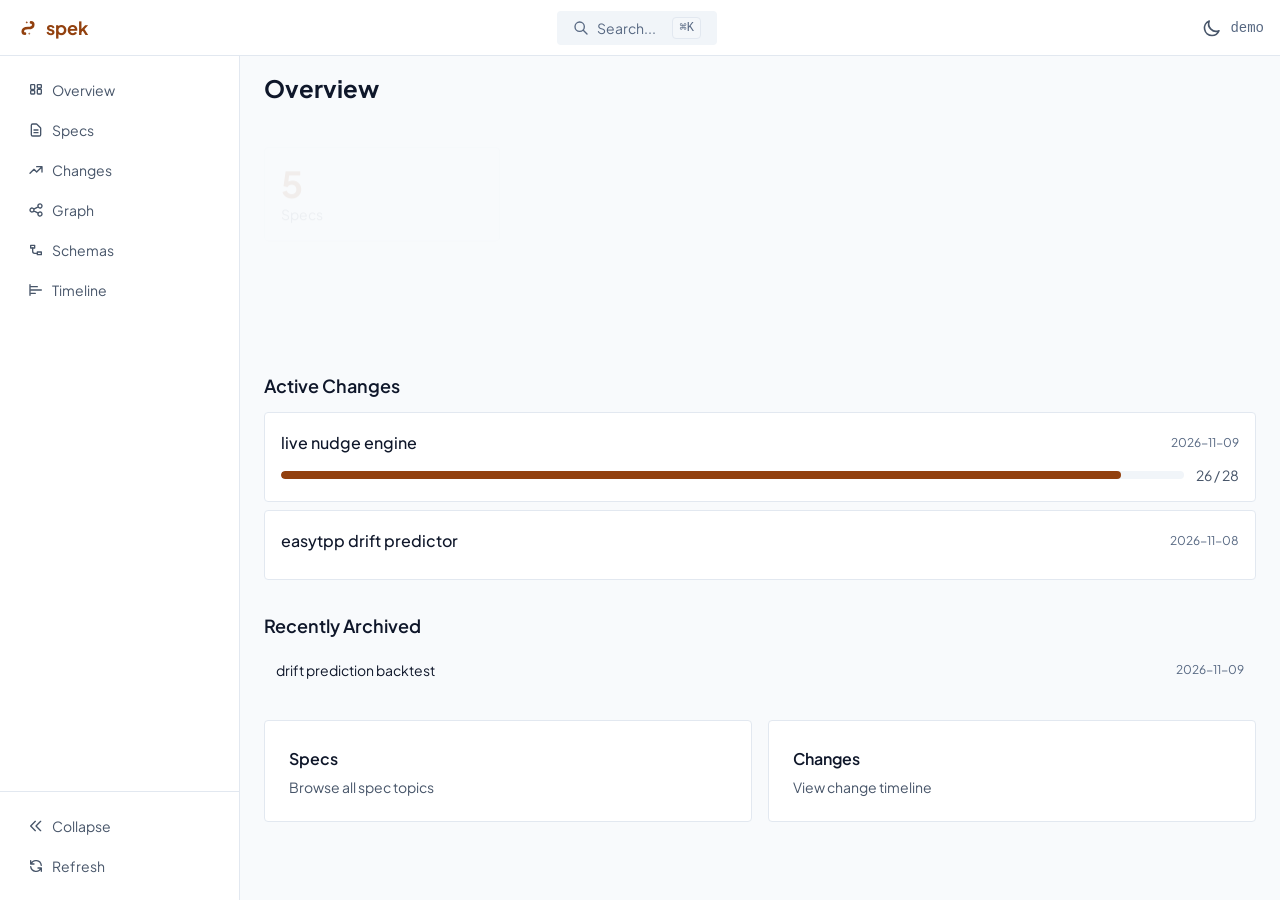
==== docs/index.html @ 38c6a7b4 "Publish OpenSpec viewer and architecture page on GitHub Pages - docs/ served by GitHub Pages: spek v" ====
<!doctype html>
<html lang="en">
<head>
<meta charset="utf-8">
<meta name="viewport" content="width=device-width, initial-scale=1">
<title>behaviornudge docs</title>
<meta http-equiv="refresh" content="0; url=specs/">
<style>
  :root { color-scheme: light dark; }
  body { font: 16px/1.5 -apple-system, BlinkMacSystemFont, "Segoe UI", system-ui, sans-serif; margin: 0; padding: 48px 16px; background: #F5F7F8; color: #18202B; }
  @media (prefers-color-scheme: dark) { body { background: #12171E; color: #E7ECF2; } a { color: #7FB0DD; } }
  main { max-width: 36rem; margin: 0 auto; }
  a { color: #2E5B86; }
</style>
</head>
<body>
<main>
  <h1>behaviornudge</h1>
  <p>Redirecting to the <a href="specs/">OpenSpec specs and changes</a>.</p>
  <p>Also: <a href="architecture.html">architecture</a> · <a href="https://github.com/natea/behaviornudge">source on GitHub</a></p>
</main>
</body>
</html>
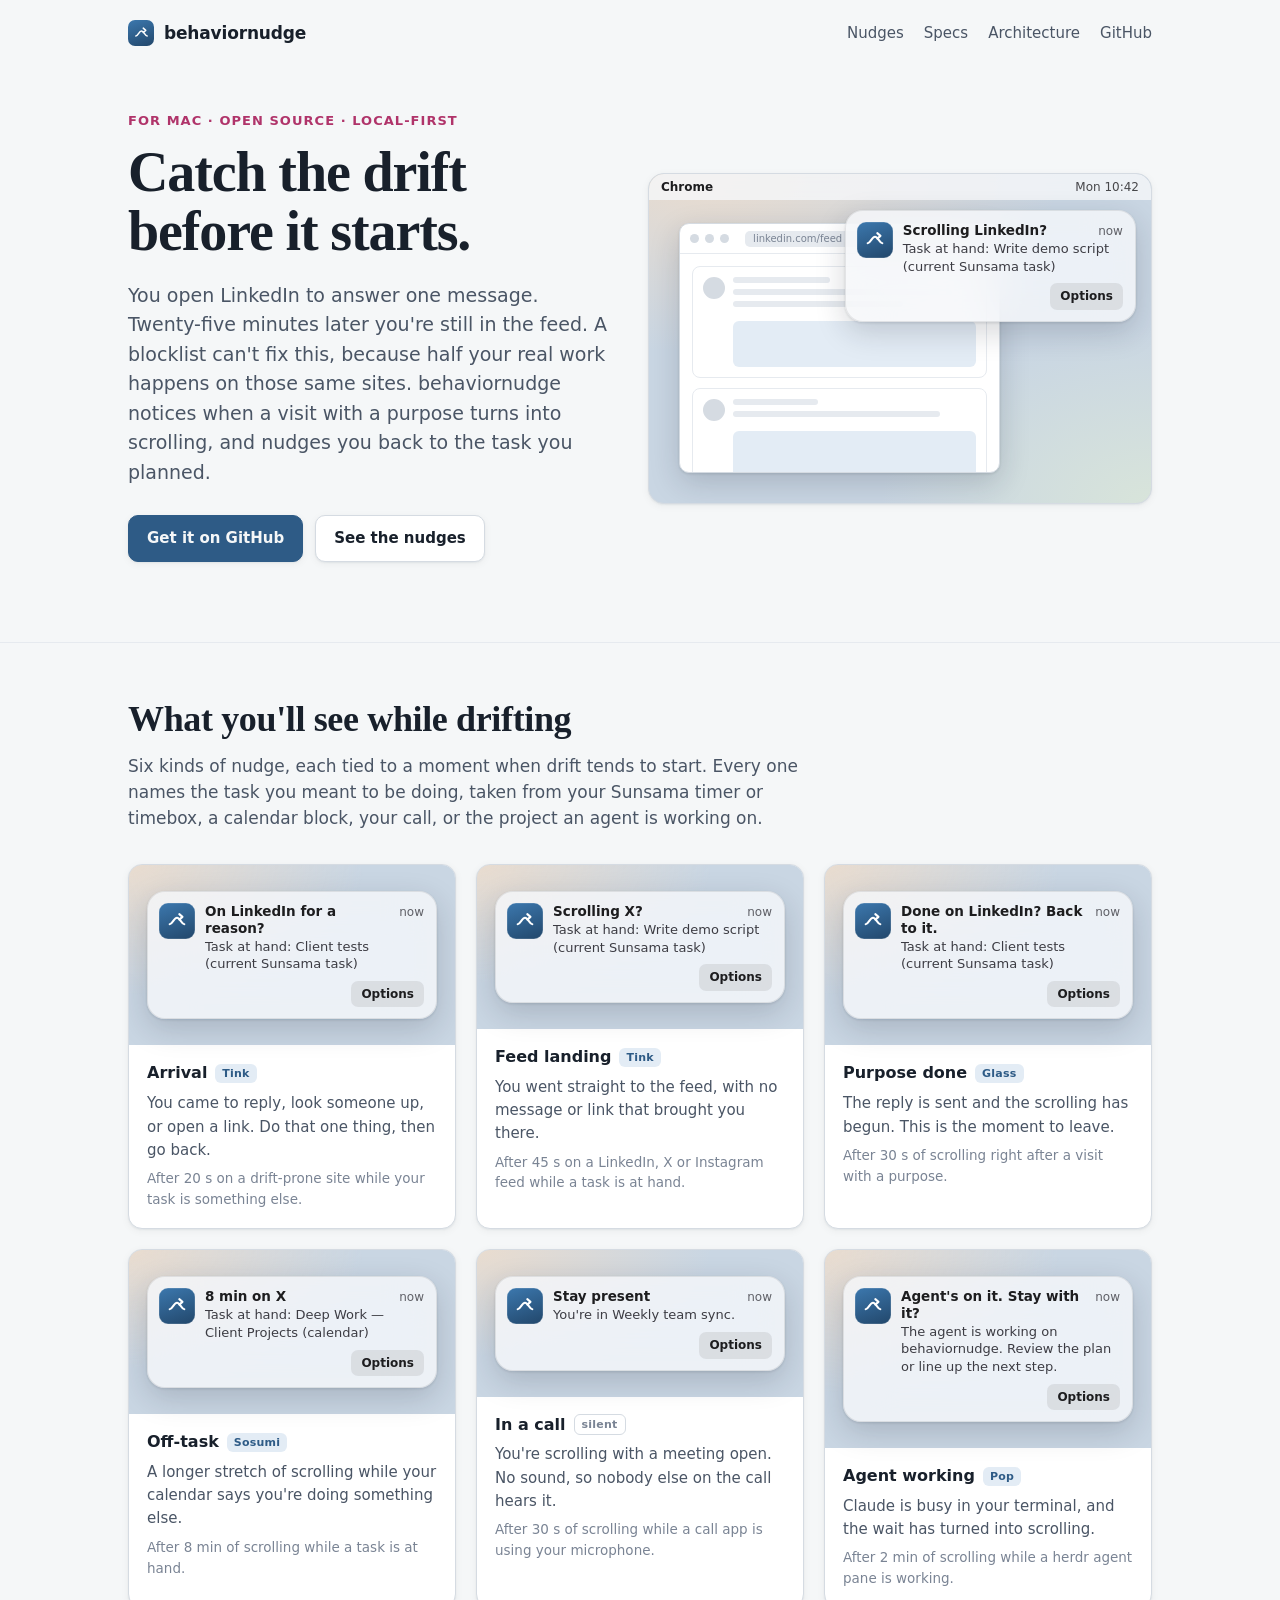
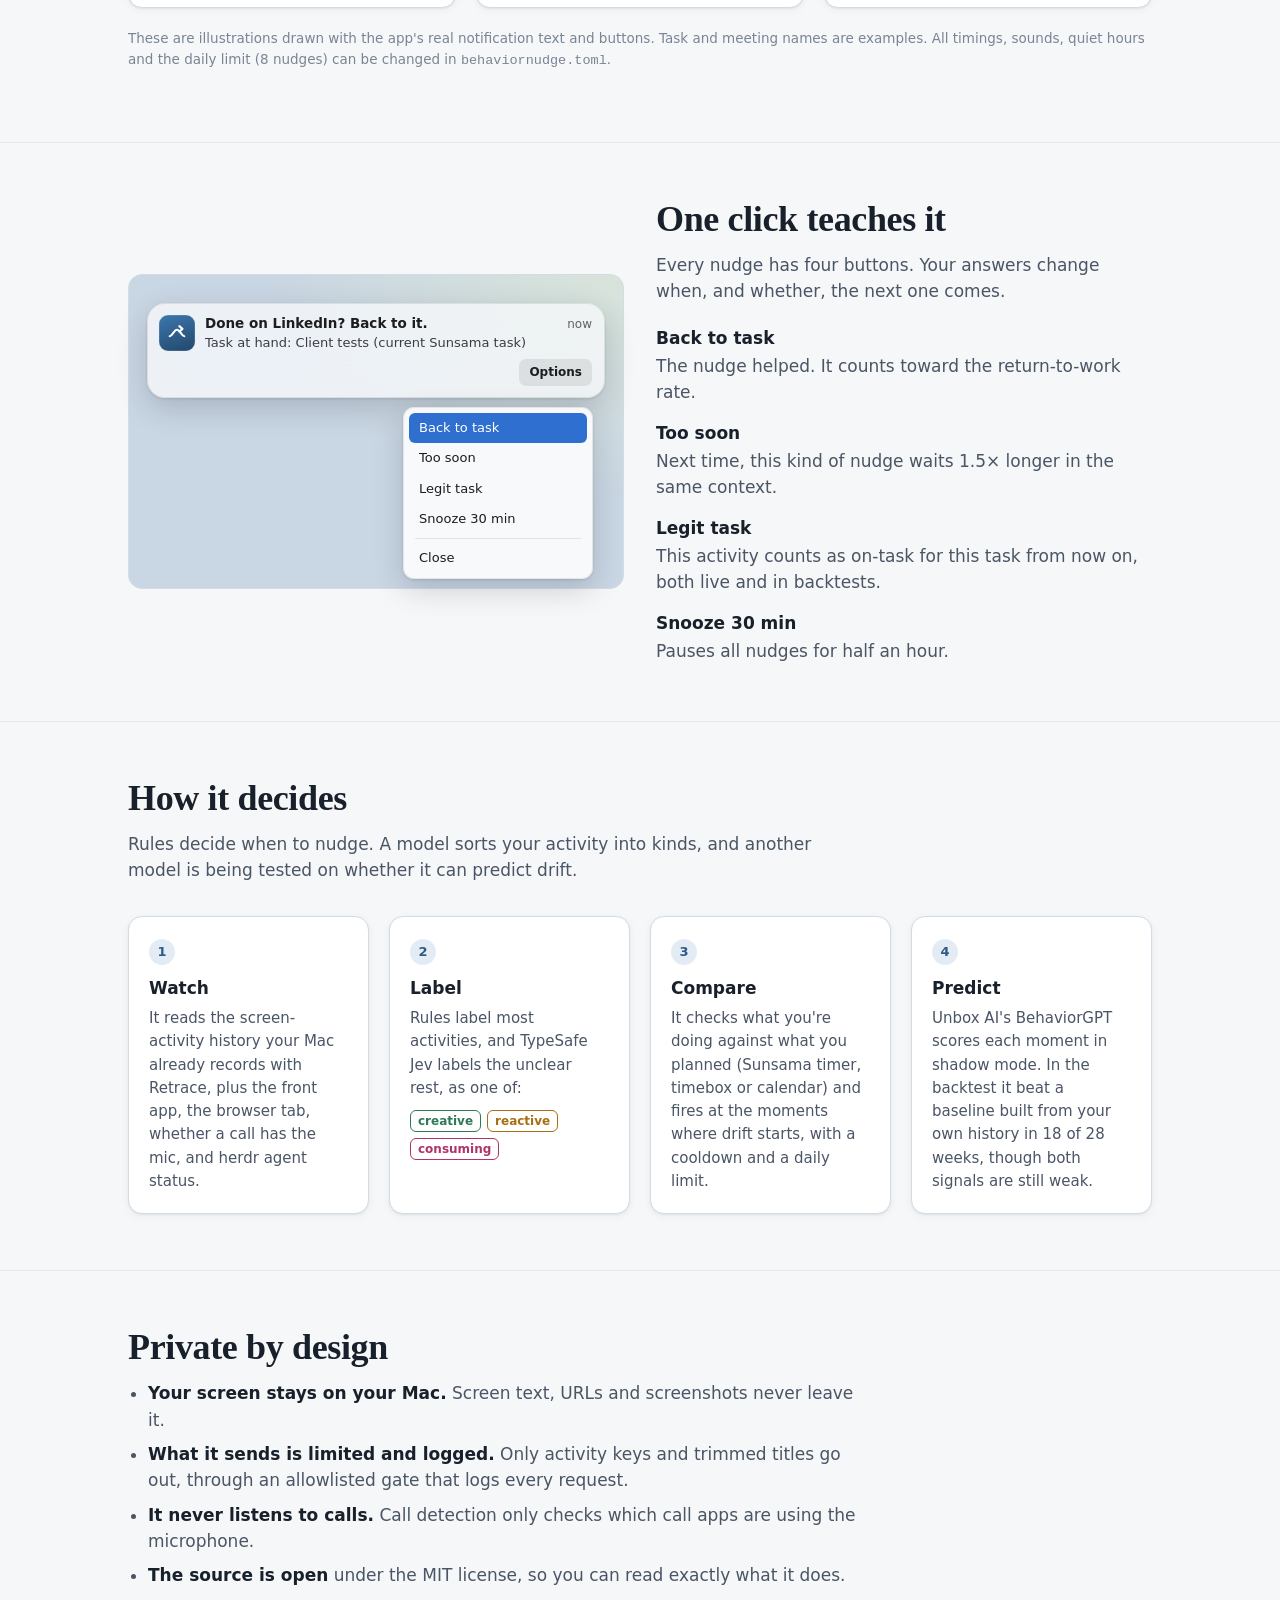
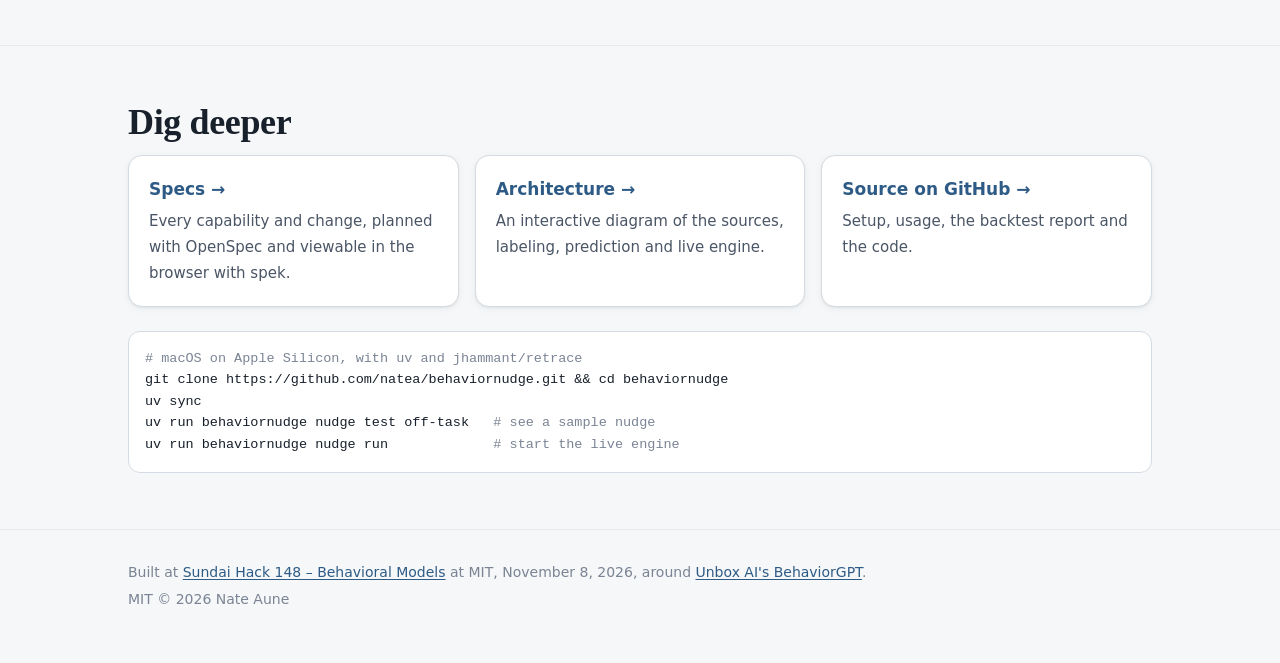
==== commit f37ae8e6: "Landing page at natea.github.io/behaviornudge Replaces the redirect in docs/index.html with a projec" ====
--- a/docs/index.html
+++ b/docs/index.html
@@ -3,21 +3,325 @@
 <head>
 <meta charset="utf-8">
 <meta name="viewport" content="width=device-width, initial-scale=1">
-<title>behaviornudge docs</title>
-<meta http-equiv="refresh" content="0; url=specs/">
+<title>behaviornudge: catch the drift before it starts</title>
+<link rel="icon" href="data:image/svg+xml,%3Csvg xmlns='http://www.w3.org/2000/svg' viewBox='0 0 24 24'%3E%3Crect width='24' height='24' rx='6' fill='%232E5B86'/%3E%3Cpath d='M4 15.5c3.2 0 4.4-7 8-7s4.8 7 8 7' fill='none' stroke='white' stroke-width='2.2' stroke-linecap='round'/%3E%3C/svg%3E">
+<meta name="description" content="A Mac tool that notices when a purposeful visit to LinkedIn, X or Instagram turns into feed-scrolling, and nudges you back to the task you planned.">
 <style>
-  :root { color-scheme: light dark; }
-  body { font: 16px/1.5 -apple-system, BlinkMacSystemFont, "Segoe UI", system-ui, sans-serif; margin: 0; padding: 48px 16px; background: #F5F7F8; color: #18202B; }
-  @media (prefers-color-scheme: dark) { body { background: #12171E; color: #E7ECF2; } a { color: #7FB0DD; } }
-  main { max-width: 36rem; margin: 0 auto; }
-  a { color: #2E5B86; }
+:root {
+  --ink: #18202B; --ink-2: #4A5565; --ink-3: #7A8494;
+  --paper: #F5F7F8; --card: #FFFFFF; --line: #D5DBE2; --line-2: #E6EAEF;
+  --flow: #2E5B86; --flow-soft: #E3ECF5;
+  --creative: #2F7A55; --reactive: #A66F12; --consuming: #B0346A;
+  --desk-a: #C9D6E3; --desk-b: #E9DCCF; --desk-c: #D8E4DA;
+  --glass: rgba(246, 247, 249, .82); --glass-line: rgba(0,0,0,.08); --glass-ink: #1D1D1F; --glass-ink-2: #3C3C43;
+  --menu: rgba(250, 250, 252, .96);
+  --shadow: 0 1px 2px rgba(24,32,43,.06), 0 2px 8px rgba(24,32,43,.05);
+  --note-shadow: 0 10px 30px rgba(20,30,45,.18), 0 1px 3px rgba(20,30,45,.12);
+  --serif: Charter, "Iowan Old Style", "Palatino Linotype", Georgia, serif;
+  --sans: -apple-system, BlinkMacSystemFont, "SF Pro Text", "Segoe UI", system-ui, sans-serif;
+  --mono: ui-monospace, "SF Mono", Menlo, Consolas, monospace;
+  color-scheme: light dark;
+}
+@media (prefers-color-scheme: dark) {
+  :root:not([data-theme="light"]) {
+    --ink: #E7ECF2; --ink-2: #B3BDCA; --ink-3: #8592A3;
+    --paper: #12171E; --card: #1A212B; --line: #2D3744; --line-2: #232C37;
+    --flow: #7FB0DD; --flow-soft: #1E2C3B;
+    --creative: #6CC497; --reactive: #E0AE52; --consuming: #E77AA8;
+    --desk-a: #1F2B3A; --desk-b: #2E2530; --desk-c: #1D2C27;
+    --glass: rgba(44, 46, 52, .82); --glass-line: rgba(255,255,255,.1); --glass-ink: #F5F5F7; --glass-ink-2: #C7C7CC;
+    --menu: rgba(52, 54, 60, .97);
+    --shadow: 0 1px 2px rgba(0,0,0,.4);
+    --note-shadow: 0 10px 30px rgba(0,0,0,.45), 0 1px 3px rgba(0,0,0,.3);
+  }
+}
+:root[data-theme="dark"] {
+  --ink: #E7ECF2; --ink-2: #B3BDCA; --ink-3: #8592A3;
+  --paper: #12171E; --card: #1A212B; --line: #2D3744; --line-2: #232C37;
+  --flow: #7FB0DD; --flow-soft: #1E2C3B;
+  --creative: #6CC497; --reactive: #E0AE52; --consuming: #E77AA8;
+  --desk-a: #1F2B3A; --desk-b: #2E2530; --desk-c: #1D2C27;
+  --glass: rgba(44, 46, 52, .82); --glass-line: rgba(255,255,255,.1); --glass-ink: #F5F5F7; --glass-ink-2: #C7C7CC;
+  --menu: rgba(52, 54, 60, .97);
+  --shadow: 0 1px 2px rgba(0,0,0,.4);
+  --note-shadow: 0 10px 30px rgba(0,0,0,.45), 0 1px 3px rgba(0,0,0,.3);
+}
+
+* { box-sizing: border-box; }
+html { -webkit-text-size-adjust: 100%; }
+body { margin: 0; background: var(--paper); color: var(--ink); font: 17px/1.55 var(--sans); }
+a { color: var(--flow); text-underline-offset: 2px; }
+.wrap { max-width: 68rem; margin: 0 auto; padding: 0 16px; }
+@media (min-width: 720px) { .wrap { padding: 0 32px; } }
+
+/* nav */
+nav.top { display: flex; align-items: center; justify-content: space-between; gap: 16px; padding: 20px 0; }
+.brand { display: flex; align-items: center; gap: 10px; font-weight: 650; letter-spacing: -.01em; color: var(--ink); text-decoration: none; }
+.logo { width: 26px; height: 26px; border-radius: 7px; background: linear-gradient(160deg, #3C78AE, #22476B); display: grid; place-items: center; }
+nav.top ul { display: flex; gap: 20px; list-style: none; margin: 0; padding: 0; font-size: 15px; }
+nav.top ul a { color: var(--ink-2); text-decoration: none; }
+nav.top ul a:hover { color: var(--flow); }
+@media (max-width: 560px) { nav.top ul li.opt { display: none; } nav.top ul { gap: 14px; font-size: 14px; } }
+.hero > * { min-width: 0; }
+
+/* hero */
+.hero { display: grid; gap: 40px; padding: 32px 0 56px; align-items: center; }
+@media (min-width: 900px) { .hero { grid-template-columns: 1fr 1.05fr; padding: 48px 0 80px; } }
+.eyebrow { font: 600 13px/1 var(--sans); letter-spacing: .08em; text-transform: uppercase; color: var(--consuming); margin: 0 0 16px; }
+h1 { font: 600 clamp(36px, 6vw, 56px)/1.05 var(--serif); letter-spacing: -.02em; margin: 0 0 20px; text-wrap: balance; }
+.lede { font-size: 19px; color: var(--ink-2); margin: 0 0 28px; max-width: 34rem; }
+.cta { display: flex; flex-wrap: wrap; gap: 12px; }
+.btn { display: inline-flex; align-items: center; gap: 8px; padding: 11px 18px; border-radius: 10px; font-weight: 600; font-size: 15px; text-decoration: none; border: 1px solid var(--line); color: var(--ink); background: var(--card); box-shadow: var(--shadow); }
+.btn.primary { background: var(--flow); border-color: var(--flow); color: var(--paper); }
+.btn:hover { border-color: var(--flow); }
+
+/* desktop scene */
+.desk { position: relative; border-radius: 16px; overflow: hidden; aspect-ratio: 16 / 10.5; width: 100%;
+  background: radial-gradient(120% 90% at 10% 0%, var(--desk-b), transparent 60%), radial-gradient(90% 90% at 100% 100%, var(--desk-c), transparent 60%), var(--desk-a);
+  border: 1px solid var(--line); box-shadow: var(--shadow); }
+.menubar { height: 26px; display: flex; align-items: center; justify-content: space-between; padding: 0 12px; font: 600 12px/1 var(--sans); color: var(--glass-ink); background: var(--glass); backdrop-filter: blur(20px); -webkit-backdrop-filter: blur(20px); }
+.menubar span { opacity: .8; font-weight: 500; }
+.browser { position: absolute; left: 6%; top: 15%; width: 64%; bottom: 9%; border-radius: 10px; background: var(--card); border: 1px solid var(--line); box-shadow: var(--note-shadow); overflow: hidden; }
+.chrome { height: 30px; display: flex; align-items: center; gap: 6px; padding: 0 10px; border-bottom: 1px solid var(--line-2); }
+.chrome i { width: 9px; height: 9px; border-radius: 50%; background: var(--line); display: block; }
+.chrome .url { margin-left: 10px; flex: 1; height: 16px; border-radius: 5px; background: var(--line-2); font: 10px/16px var(--sans); color: var(--ink-3); padding-left: 8px; overflow: hidden; white-space: nowrap; }
+.feed { padding: 12px; display: grid; gap: 10px; }
+.post { border: 1px solid var(--line-2); border-radius: 8px; padding: 10px; display: grid; grid-template-columns: 22px 1fr; gap: 8px; }
+.post .av { width: 22px; height: 22px; border-radius: 50%; background: var(--line); }
+.post .ln { height: 6px; border-radius: 3px; background: var(--line-2); margin-bottom: 6px; }
+.post .img { height: 46px; border-radius: 6px; background: var(--flow-soft); grid-column: 2; }
+.desk .note { position: absolute; right: 3%; top: calc(26px + 3%); width: min(355px, 58%); animation: slide 7s ease-in-out infinite; }
+@keyframes slide { 0%, 6% { transform: translateX(115%); opacity: 0; } 14%, 86% { transform: none; opacity: 1; } 94%, 100% { transform: translateX(115%); opacity: 0; } }
+@media (prefers-reduced-motion: reduce) { .desk .note { animation: none; } }
+@media (max-width: 560px) { .desk { aspect-ratio: auto; height: 300px; } .desk .note { width: 86%; } .browser { width: 80%; } }
+
+/* notification */
+.note { font-family: var(--sans); color: var(--glass-ink); background: var(--glass); backdrop-filter: blur(24px) saturate(1.6); -webkit-backdrop-filter: blur(24px) saturate(1.6);
+  border: 1px solid var(--glass-line); border-radius: 18px; box-shadow: var(--note-shadow); padding: 11px 12px 11px 11px; display: grid; grid-template-columns: 36px 1fr auto; gap: 0 10px; align-items: start; text-align: left; }
+.note .ico { width: 36px; height: 36px; border-radius: 9px; grid-row: span 2; background: linear-gradient(160deg, #3C78AE, #22476B); display: grid; place-items: center; box-shadow: inset 0 0 0 .5px rgba(255,255,255,.25); }
+.note .ico svg { width: 22px; height: 22px; }
+.note .t { font-weight: 650; font-size: 13.5px; line-height: 1.3; }
+.note .when { font-size: 12px; color: var(--glass-ink-2); opacity: .8; }
+.note .b { grid-column: 2 / 4; font-size: 13px; line-height: 1.35; color: var(--glass-ink-2); }
+.note .opts { grid-column: 2 / 4; margin-top: 8px; display: flex; justify-content: flex-end; }
+.note .opts span { font-size: 12px; font-weight: 550; padding: 4px 10px; border-radius: 7px; background: rgba(127,127,127,.16); }
+
+/* gallery */
+section { padding: 56px 0; border-top: 1px solid var(--line-2); }
+h2 { font: 600 clamp(26px, 3.6vw, 36px)/1.15 var(--serif); letter-spacing: -.01em; margin: 0 0 12px; text-wrap: balance; }
+.sub { color: var(--ink-2); max-width: 44rem; margin: 0 0 32px; }
+.grid { display: grid; gap: 20px; grid-template-columns: repeat(auto-fill, minmax(min(100%, 300px), 1fr)); }
+.scene { background: var(--card); border: 1px solid var(--line); border-radius: 14px; box-shadow: var(--shadow); overflow: hidden; display: flex; flex-direction: column; }
+.stage { padding: 26px 18px; background: radial-gradient(120% 120% at 0% 0%, var(--desk-b), transparent 60%), var(--desk-a); }
+.scene .cap { padding: 16px 18px 18px; display: grid; gap: 6px; }
+.scene h3 { margin: 0; font-size: 16px; font-weight: 650; display: flex; align-items: center; gap: 8px; flex-wrap: wrap; }
+.chip { font: 600 11px/1 var(--sans); letter-spacing: .02em; padding: 4px 7px; border-radius: 6px; background: var(--flow-soft); color: var(--flow); }
+.chip.silent { background: transparent; border: 1px solid var(--line); color: var(--ink-3); }
+.scene p { margin: 0; font-size: 15px; color: var(--ink-2); }
+.scene .trig { font-size: 13.5px; color: var(--ink-3); }
+.note-caption { font-size: 13.5px; color: var(--ink-3); margin-top: 20px; }
+
+/* actions menu */
+.feedback { display: grid; gap: 32px; align-items: center; }
+@media (min-width: 860px) { .feedback { grid-template-columns: 1fr 1fr; } }
+.menu-stage { position: relative; padding: 28px 18px 190px; border-radius: 14px; border: 1px solid var(--line); background: radial-gradient(120% 120% at 100% 0%, var(--desk-c), transparent 60%), var(--desk-a); }
+.menu { position: absolute; right: 30px; top: 132px; width: 190px; padding: 5px; border-radius: 11px; background: var(--menu); border: 1px solid var(--glass-line); box-shadow: var(--note-shadow); font-size: 13px; color: var(--glass-ink); }
+.menu div { padding: 5px 10px; border-radius: 6px; }
+.menu div.on { background: #2F6FD0; color: #fff; }
+.menu hr { border: 0; border-top: 1px solid var(--glass-line); margin: 4px 6px; }
+dl.acts { margin: 0; display: grid; gap: 14px; }
+dl.acts dt { font-weight: 650; }
+dl.acts dd { margin: 2px 0 0; color: var(--ink-2); }
+
+/* how */
+.steps { list-style: none; margin: 0; padding: 0; display: grid; gap: 20px; grid-template-columns: repeat(auto-fit, minmax(min(100%, 240px), 1fr)); counter-reset: s; }
+.steps li { background: var(--card); border: 1px solid var(--line); border-radius: 14px; padding: 20px; box-shadow: var(--shadow); counter-increment: s; }
+.steps li::before { content: counter(s); display: inline-grid; place-items: center; width: 26px; height: 26px; border-radius: 50%; background: var(--flow-soft); color: var(--flow); font-weight: 700; font-size: 13px; margin-bottom: 10px; }
+.steps h3 { margin: 0 0 6px; font-size: 17px; }
+.steps p { margin: 0; color: var(--ink-2); font-size: 15px; }
+.modes { display: inline-flex; gap: 6px; flex-wrap: wrap; }
+.m { font: 600 12px/1 var(--sans); padding: 4px 7px; border-radius: 6px; border: 1px solid currentColor; }
+.m.c { color: var(--creative); } .m.r { color: var(--reactive); } .m.x { color: var(--consuming); }
+
+.privacy ul { margin: 0; padding-left: 20px; color: var(--ink-2); display: grid; gap: 8px; max-width: 46rem; }
+.privacy li strong { color: var(--ink); }
+
+/* links */
+.links { display: grid; gap: 16px; grid-template-columns: repeat(auto-fit, minmax(min(100%, 260px), 1fr)); }
+.link { display: block; padding: 20px; border-radius: 14px; background: var(--card); border: 1px solid var(--line); box-shadow: var(--shadow); text-decoration: none; color: var(--ink); }
+.link:hover { border-color: var(--flow); }
+.link strong { display: block; font-size: 17px; margin-bottom: 4px; color: var(--flow); }
+.link span { color: var(--ink-2); font-size: 15px; }
+pre { margin: 24px 0 0; background: var(--card); border: 1px solid var(--line); border-radius: 12px; padding: 16px; overflow-x: auto; font: 13.5px/1.6 var(--mono); color: var(--ink); }
+pre .c { color: var(--ink-3); }
+
+footer { padding: 32px 0 48px; border-top: 1px solid var(--line-2); color: var(--ink-3); font-size: 14px; }
+footer p { margin: 0 0 6px; }
 </style>
 </head>
 <body>
-<main>
-  <h1>behaviornudge</h1>
-  <p>Redirecting to the <a href="specs/">OpenSpec specs and changes</a>.</p>
-  <p>Also: <a href="architecture.html">architecture</a> · <a href="https://github.com/natea/behaviornudge">source on GitHub</a></p>
-</main>
+<svg width="0" height="0" style="position:absolute" aria-hidden="true">
+  <symbol id="mark" viewBox="0 0 24 24"><path d="M4 15.5c3.2 0 4.4-7 8-7s4.8 7 8 7" fill="none" stroke="#fff" stroke-width="2.2" stroke-linecap="round"/><path d="M15.5 5.5 19 8.5l-3.5 3" fill="none" stroke="#fff" stroke-width="2.2" stroke-linecap="round" stroke-linejoin="round" transform="translate(-1 -1)"/></symbol>
+</svg>
+
+<div class="wrap">
+  <nav class="top" aria-label="Main">
+    <a class="brand" href="./"><span class="logo"><svg width="17" height="17" aria-hidden="true"><use href="#mark"/></svg></span>behaviornudge</a>
+    <ul>
+      <li class="opt"><a href="#nudges">Nudges</a></li>
+      <li><a href="specs/#/specs">Specs</a></li>
+      <li><a href="architecture.html">Architecture</a></li>
+      <li><a href="https://github.com/natea/behaviornudge">GitHub</a></li>
+    </ul>
+  </nav>
+
+  <header class="hero">
+    <div>
+      <p class="eyebrow">For Mac · open source · local-first</p>
+      <h1>Catch the drift before it starts.</h1>
+      <p class="lede">You open LinkedIn to answer one message. Twenty-five minutes later you're still in the feed. A blocklist can't fix this, because half your real work happens on those same sites. behaviornudge notices when a visit with a purpose turns into scrolling, and nudges you back to the task you planned.</p>
+      <div class="cta">
+        <a class="btn primary" href="https://github.com/natea/behaviornudge">Get it on GitHub</a>
+        <a class="btn" href="#nudges">See the nudges</a>
+      </div>
+    </div>
+    <div class="desk" role="img" aria-label="A Mac desktop with a LinkedIn feed open and a notification from behaviornudge reading: Scrolling LinkedIn? Task at hand: Write demo script (current Sunsama task)">
+      <div class="menubar">Chrome <span>Mon 10:42</span></div>
+      <div class="browser" aria-hidden="true">
+        <div class="chrome"><i></i><i></i><i></i><div class="url">linkedin.com/feed</div></div>
+        <div class="feed">
+          <div class="post"><div class="av"></div><div><div class="ln" style="width:40%"></div><div class="ln" style="width:90%"></div><div class="ln" style="width:70%"></div></div><div class="img"></div></div>
+          <div class="post"><div class="av"></div><div><div class="ln" style="width:35%"></div><div class="ln" style="width:85%"></div></div><div class="img"></div></div>
+        </div>
+      </div>
+      <div class="note" aria-hidden="true">
+        <div class="ico"><svg><use href="#mark"/></svg></div>
+        <div class="t">Scrolling LinkedIn?</div><div class="when">now</div>
+        <div class="b">Task at hand: Write demo script (current Sunsama task)</div>
+        <div class="opts"><span>Options</span></div>
+      </div>
+    </div>
+  </header>
+</div>
+
+<section id="nudges">
+  <div class="wrap">
+    <h2>What you'll see while drifting</h2>
+    <p class="sub">Six kinds of nudge, each tied to a moment when drift tends to start. Every one names the task you meant to be doing, taken from your Sunsama timer or timebox, a calendar block, your call, or the project an agent is working on.</p>
+    <div class="grid">
+
+      <article class="scene">
+        <div class="stage"><div class="note"><div class="ico"><svg><use href="#mark"/></svg></div><div class="t">On LinkedIn for a reason?</div><div class="when">now</div><div class="b">Task at hand: Client tests (current Sunsama task)</div><div class="opts"><span>Options</span></div></div></div>
+        <div class="cap"><h3>Arrival <span class="chip">Tink</span></h3>
+          <p>You came to reply, look someone up, or open a link. Do that one thing, then go back.</p>
+          <p class="trig">After 20 s on a drift-prone site while your task is something else.</p></div>
+      </article>
+
+      <article class="scene">
+        <div class="stage"><div class="note"><div class="ico"><svg><use href="#mark"/></svg></div><div class="t">Scrolling X?</div><div class="when">now</div><div class="b">Task at hand: Write demo script (current Sunsama task)</div><div class="opts"><span>Options</span></div></div></div>
+        <div class="cap"><h3>Feed landing <span class="chip">Tink</span></h3>
+          <p>You went straight to the feed, with no message or link that brought you there.</p>
+          <p class="trig">After 45 s on a LinkedIn, X or Instagram feed while a task is at hand.</p></div>
+      </article>
+
+      <article class="scene">
+        <div class="stage"><div class="note"><div class="ico"><svg><use href="#mark"/></svg></div><div class="t">Done on LinkedIn? Back to it.</div><div class="when">now</div><div class="b">Task at hand: Client tests (current Sunsama task)</div><div class="opts"><span>Options</span></div></div></div>
+        <div class="cap"><h3>Purpose done <span class="chip">Glass</span></h3>
+          <p>The reply is sent and the scrolling has begun. This is the moment to leave.</p>
+          <p class="trig">After 30 s of scrolling right after a visit with a purpose.</p></div>
+      </article>
+
+      <article class="scene">
+        <div class="stage"><div class="note"><div class="ico"><svg><use href="#mark"/></svg></div><div class="t">8 min on X</div><div class="when">now</div><div class="b">Task at hand: Deep Work — Client Projects (calendar)</div><div class="opts"><span>Options</span></div></div></div>
+        <div class="cap"><h3>Off-task <span class="chip">Sosumi</span></h3>
+          <p>A longer stretch of scrolling while your calendar says you're doing something else.</p>
+          <p class="trig">After 8 min of scrolling while a task is at hand.</p></div>
+      </article>
+
+      <article class="scene">
+        <div class="stage"><div class="note"><div class="ico"><svg><use href="#mark"/></svg></div><div class="t">Stay present</div><div class="when">now</div><div class="b">You're in Weekly team sync.</div><div class="opts"><span>Options</span></div></div></div>
+        <div class="cap"><h3>In a call <span class="chip silent">silent</span></h3>
+          <p>You're scrolling with a meeting open. No sound, so nobody else on the call hears it.</p>
+          <p class="trig">After 30 s of scrolling while a call app is using your microphone.</p></div>
+      </article>
+
+      <article class="scene">
+        <div class="stage"><div class="note"><div class="ico"><svg><use href="#mark"/></svg></div><div class="t">Agent's on it. Stay with it?</div><div class="when">now</div><div class="b">The agent is working on behaviornudge. Review the plan or line up the next step.</div><div class="opts"><span>Options</span></div></div></div>
+        <div class="cap"><h3>Agent working <span class="chip">Pop</span></h3>
+          <p>Claude is busy in your terminal, and the wait has turned into scrolling.</p>
+          <p class="trig">After 2 min of scrolling while a herdr agent pane is working.</p></div>
+      </article>
+
+    </div>
+    <p class="note-caption">These are illustrations drawn with the app's real notification text and buttons. Task and meeting names are examples. All timings, sounds, quiet hours and the daily limit (8 nudges) can be changed in <code>behaviornudge.toml</code>.</p>
+  </div>
+</section>
+
+<section>
+  <div class="wrap feedback">
+    <div class="menu-stage" aria-label="A behaviornudge notification with its Options menu open, showing four buttons: Back to task, Too soon, Legit task, Snooze 30 min" role="img">
+      <div class="note" aria-hidden="true"><div class="ico"><svg><use href="#mark"/></svg></div><div class="t">Done on LinkedIn? Back to it.</div><div class="when">now</div><div class="b">Task at hand: Client tests (current Sunsama task)</div><div class="opts"><span>Options</span></div></div>
+      <div class="menu" aria-hidden="true"><div class="on">Back to task</div><div>Too soon</div><div>Legit task</div><div>Snooze 30 min</div><hr><div>Close</div></div>
+    </div>
+    <div>
+      <h2>One click teaches it</h2>
+      <p class="sub" style="margin-bottom:20px">Every nudge has four buttons. Your answers change when, and whether, the next one comes.</p>
+      <dl class="acts">
+        <div><dt>Back to task</dt><dd>The nudge helped. It counts toward the return-to-work rate.</dd></div>
+        <div><dt>Too soon</dt><dd>Next time, this kind of nudge waits 1.5× longer in the same context.</dd></div>
+        <div><dt>Legit task</dt><dd>This activity counts as on-task for this task from now on, both live and in backtests.</dd></div>
+        <div><dt>Snooze 30 min</dt><dd>Pauses all nudges for half an hour.</dd></div>
+      </dl>
+    </div>
+  </div>
+</section>
+
+<section>
+  <div class="wrap">
+    <h2>How it decides</h2>
+    <p class="sub">Rules decide when to nudge. A model sorts your activity into kinds, and another model is being tested on whether it can predict drift.</p>
+    <ol class="steps">
+      <li><h3>Watch</h3><p>It reads the screen-activity history your Mac already records with Retrace, plus the front app, the browser tab, whether a call has the mic, and herdr agent status.</p></li>
+      <li><h3>Label</h3><p>Rules label most activities, and TypeSafe Jev labels the unclear rest, as one of:</p><p class="modes" style="margin-top:10px"><span class="m c">creative</span><span class="m r">reactive</span><span class="m x">consuming</span></p></li>
+      <li><h3>Compare</h3><p>It checks what you're doing against what you planned (Sunsama timer, timebox or calendar) and fires at the moments where drift starts, with a cooldown and a daily limit.</p></li>
+      <li><h3>Predict</h3><p>Unbox AI's BehaviorGPT scores each moment in shadow mode. In the backtest it beat a baseline built from your own history in 18 of 28 weeks, though both signals are still weak.</p></li>
+    </ol>
+  </div>
+</section>
+
+<section class="privacy">
+  <div class="wrap">
+    <h2>Private by design</h2>
+    <ul>
+      <li><strong>Your screen stays on your Mac.</strong> Screen text, URLs and screenshots never leave it.</li>
+      <li><strong>What it sends is limited and logged.</strong> Only activity keys and trimmed titles go out, through an allowlisted gate that logs every request.</li>
+      <li><strong>It never listens to calls.</strong> Call detection only checks which call apps are using the microphone.</li>
+      <li><strong>The source is open</strong> under the MIT license, so you can read exactly what it does.</li>
+    </ul>
+  </div>
+</section>
+
+<section>
+  <div class="wrap">
+    <h2>Dig deeper</h2>
+    <div class="links">
+      <a class="link" href="specs/#/specs"><strong>Specs →</strong><span>Every capability and change, planned with OpenSpec and viewable in the browser with spek.</span></a>
+      <a class="link" href="architecture.html"><strong>Architecture →</strong><span>An interactive diagram of the sources, labeling, prediction and live engine.</span></a>
+      <a class="link" href="https://github.com/natea/behaviornudge"><strong>Source on GitHub →</strong><span>Setup, usage, the backtest report and the code.</span></a>
+    </div>
+<pre><span class="c"># macOS on Apple Silicon, with uv and jhammant/retrace</span>
+git clone https://github.com/natea/behaviornudge.git && cd behaviornudge
+uv sync
+uv run behaviornudge nudge test off-task   <span class="c"># see a sample nudge</span>
+uv run behaviornudge nudge run             <span class="c"># start the live engine</span></pre>
+  </div>
+</section>
+
+<footer>
+  <div class="wrap">
+    <p>Built at <a href="https://www.sundai.club/events/boston/agi-house-sf-mit-hack-energy">Sundai Hack 148 – Behavioral Models</a> at MIT, November 8, 2026, around <a href="https://github.com/Unbox-AI/behaviorgpt">Unbox AI's BehaviorGPT</a>.</p>
+    <p>MIT © 2026 Nate Aune</p>
+  </div>
+</footer>
 </body>
 </html>
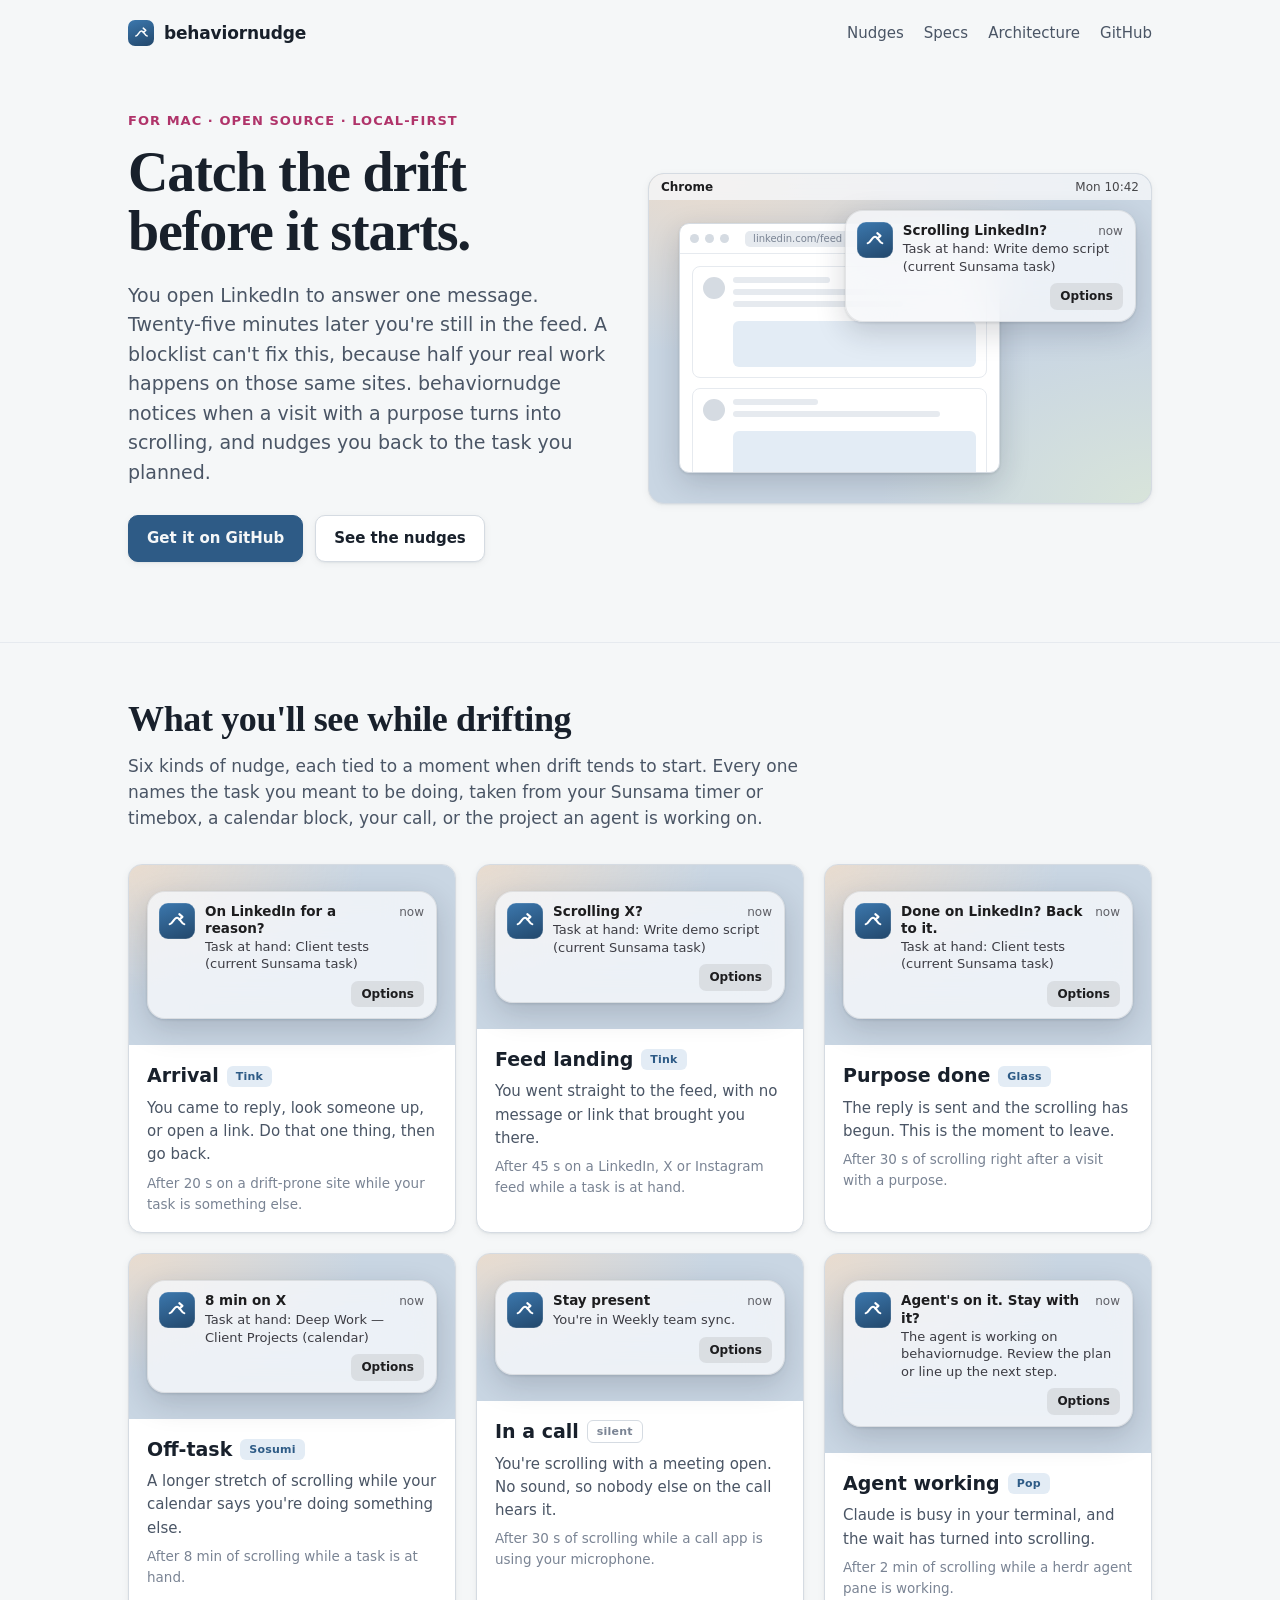
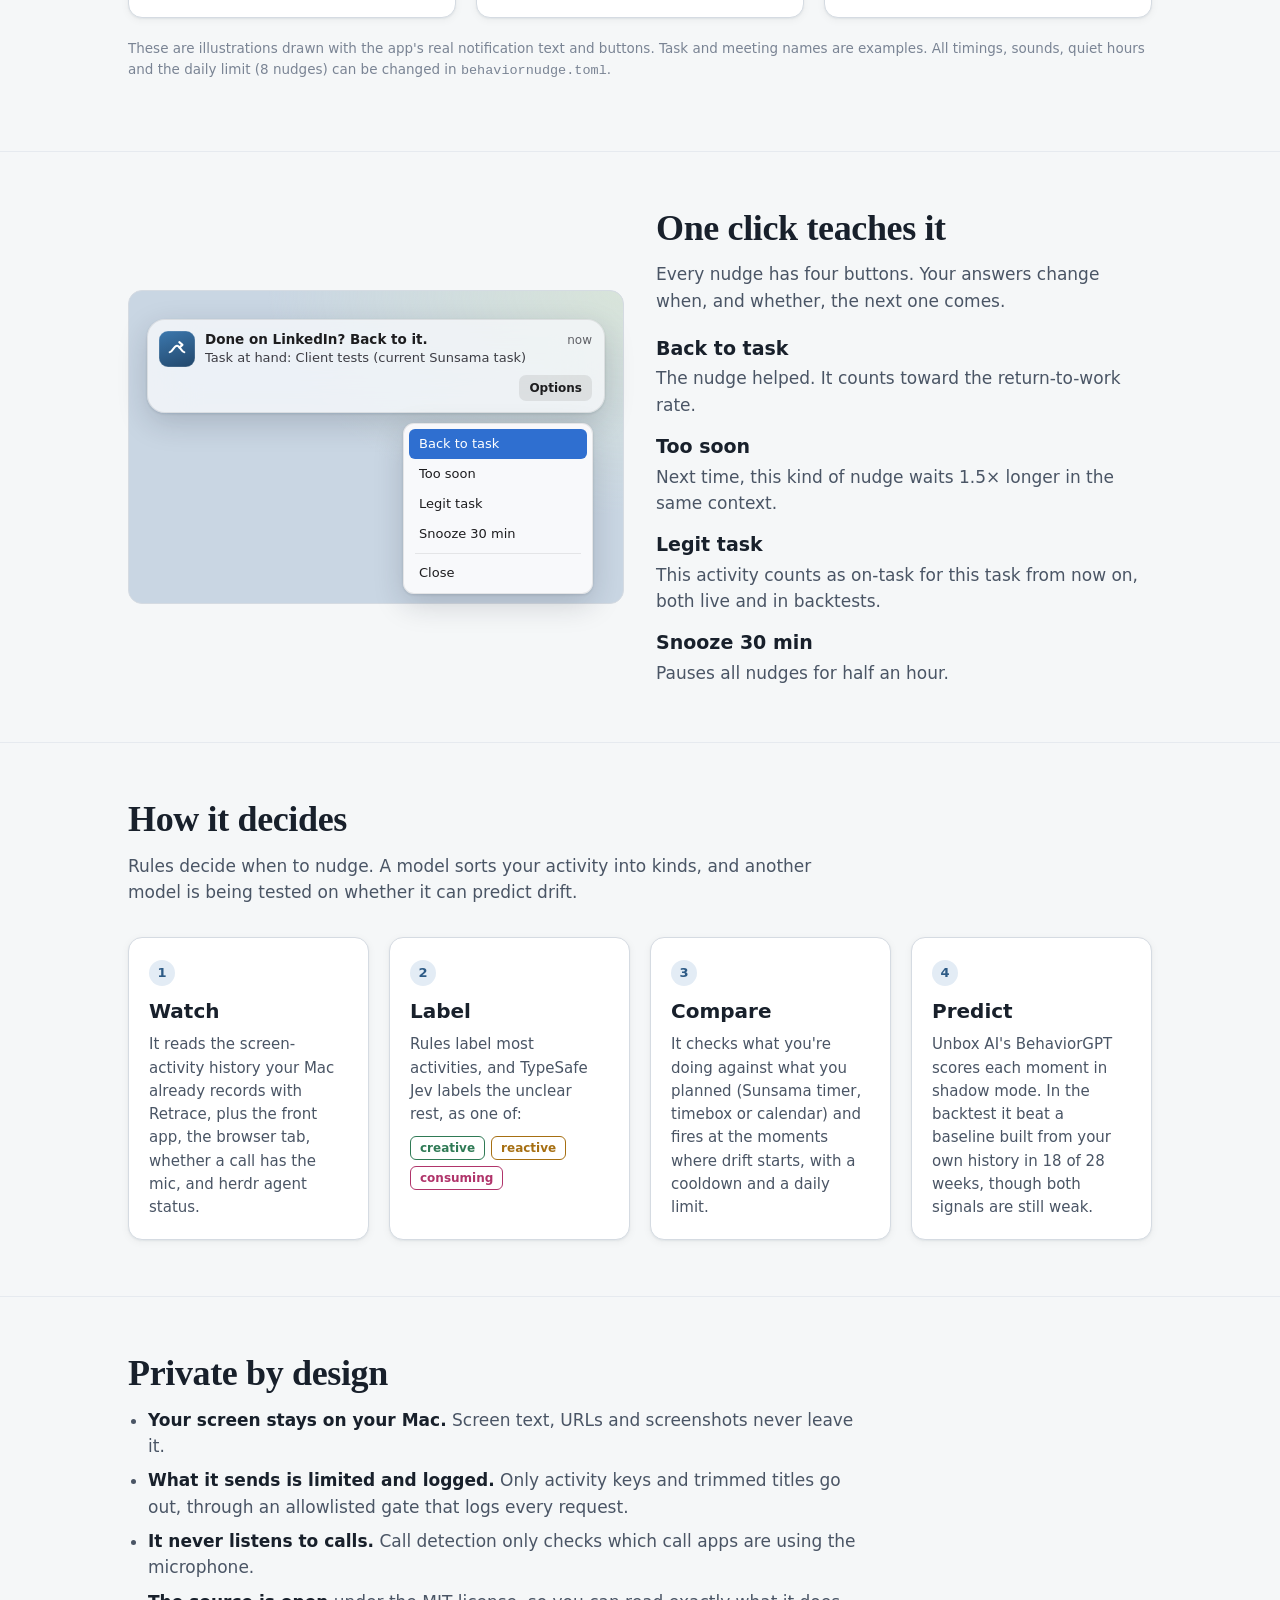
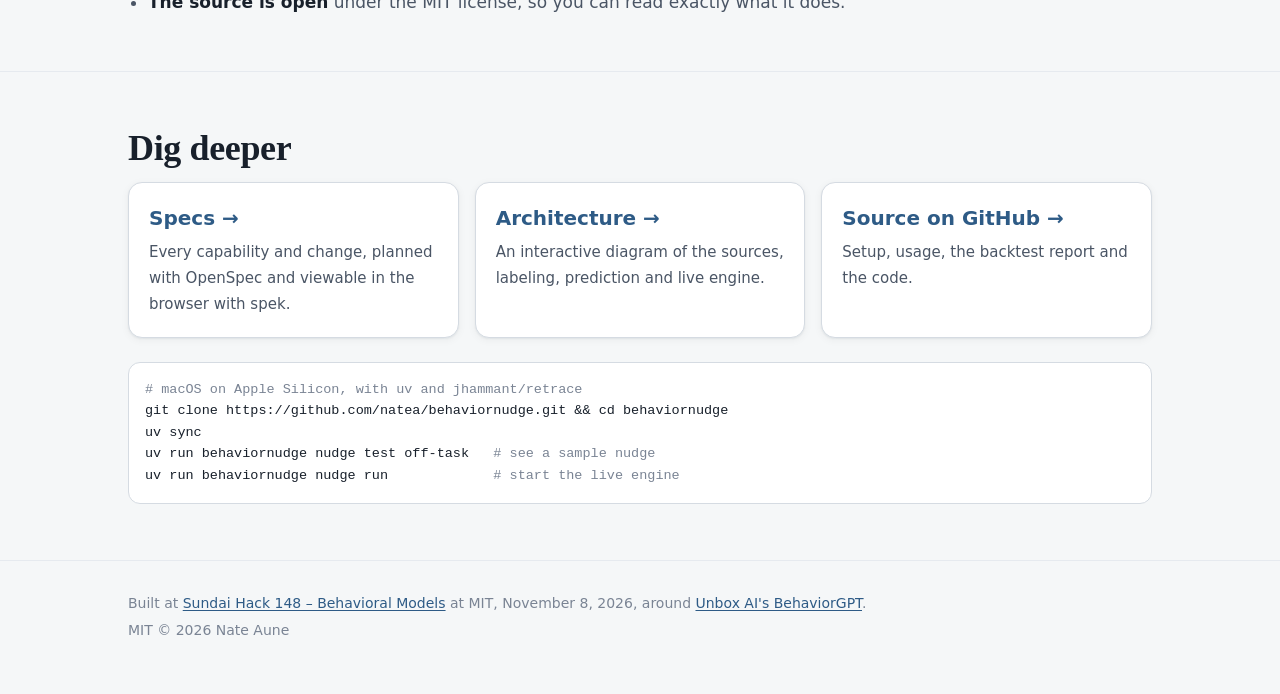
==== commit cdf96b74: "Landing page: stronger heading sizes, roomier chips Co-Authored-By: Claude Opus 5.5 <noreply@anthrop" ====
--- a/docs/index.html
+++ b/docs/index.html
@@ -114,8 +114,8 @@
 .scene { background: var(--card); border: 1px solid var(--line); border-radius: 14px; box-shadow: var(--shadow); overflow: hidden; display: flex; flex-direction: column; }
 .stage { padding: 26px 18px; background: radial-gradient(120% 120% at 0% 0%, var(--desk-b), transparent 60%), var(--desk-a); }
 .scene .cap { padding: 16px 18px 18px; display: grid; gap: 6px; }
-.scene h3 { margin: 0; font-size: 16px; font-weight: 650; display: flex; align-items: center; gap: 8px; flex-wrap: wrap; }
-.chip { font: 600 11px/1 var(--sans); letter-spacing: .02em; padding: 4px 7px; border-radius: 6px; background: var(--flow-soft); color: var(--flow); }
+.scene h3 { margin: 0; font-size: 19px; font-weight: 650; display: flex; align-items: center; gap: 8px; flex-wrap: wrap; }
+.chip { font: 600 11px/1 var(--sans); letter-spacing: .02em; padding: 5px 9px; border-radius: 6px; background: var(--flow-soft); color: var(--flow); }
 .chip.silent { background: transparent; border: 1px solid var(--line); color: var(--ink-3); }
 .scene p { margin: 0; font-size: 15px; color: var(--ink-2); }
 .scene .trig { font-size: 13.5px; color: var(--ink-3); }
@@ -130,17 +130,17 @@
 .menu div.on { background: #2F6FD0; color: #fff; }
 .menu hr { border: 0; border-top: 1px solid var(--glass-line); margin: 4px 6px; }
 dl.acts { margin: 0; display: grid; gap: 14px; }
-dl.acts dt { font-weight: 650; }
+dl.acts dt { font-weight: 650; font-size: 19px; }
 dl.acts dd { margin: 2px 0 0; color: var(--ink-2); }
 
 /* how */
 .steps { list-style: none; margin: 0; padding: 0; display: grid; gap: 20px; grid-template-columns: repeat(auto-fit, minmax(min(100%, 240px), 1fr)); counter-reset: s; }
 .steps li { background: var(--card); border: 1px solid var(--line); border-radius: 14px; padding: 20px; box-shadow: var(--shadow); counter-increment: s; }
 .steps li::before { content: counter(s); display: inline-grid; place-items: center; width: 26px; height: 26px; border-radius: 50%; background: var(--flow-soft); color: var(--flow); font-weight: 700; font-size: 13px; margin-bottom: 10px; }
-.steps h3 { margin: 0 0 6px; font-size: 17px; }
+.steps h3 { margin: 0 0 6px; font-size: 20px; }
 .steps p { margin: 0; color: var(--ink-2); font-size: 15px; }
 .modes { display: inline-flex; gap: 6px; flex-wrap: wrap; }
-.m { font: 600 12px/1 var(--sans); padding: 4px 7px; border-radius: 6px; border: 1px solid currentColor; }
+.m { font: 600 12px/1 var(--sans); padding: 5px 9px; border-radius: 6px; border: 1px solid currentColor; }
 .m.c { color: var(--creative); } .m.r { color: var(--reactive); } .m.x { color: var(--consuming); }
 
 .privacy ul { margin: 0; padding-left: 20px; color: var(--ink-2); display: grid; gap: 8px; max-width: 46rem; }
@@ -150,7 +150,7 @@
 .links { display: grid; gap: 16px; grid-template-columns: repeat(auto-fit, minmax(min(100%, 260px), 1fr)); }
 .link { display: block; padding: 20px; border-radius: 14px; background: var(--card); border: 1px solid var(--line); box-shadow: var(--shadow); text-decoration: none; color: var(--ink); }
 .link:hover { border-color: var(--flow); }
-.link strong { display: block; font-size: 17px; margin-bottom: 4px; color: var(--flow); }
+.link strong { display: block; font-size: 20px; margin-bottom: 4px; color: var(--flow); }
 .link span { color: var(--ink-2); font-size: 15px; }
 pre { margin: 24px 0 0; background: var(--card); border: 1px solid var(--line); border-radius: 12px; padding: 16px; overflow-x: auto; font: 13.5px/1.6 var(--mono); color: var(--ink); }
 pre .c { color: var(--ink-3); }
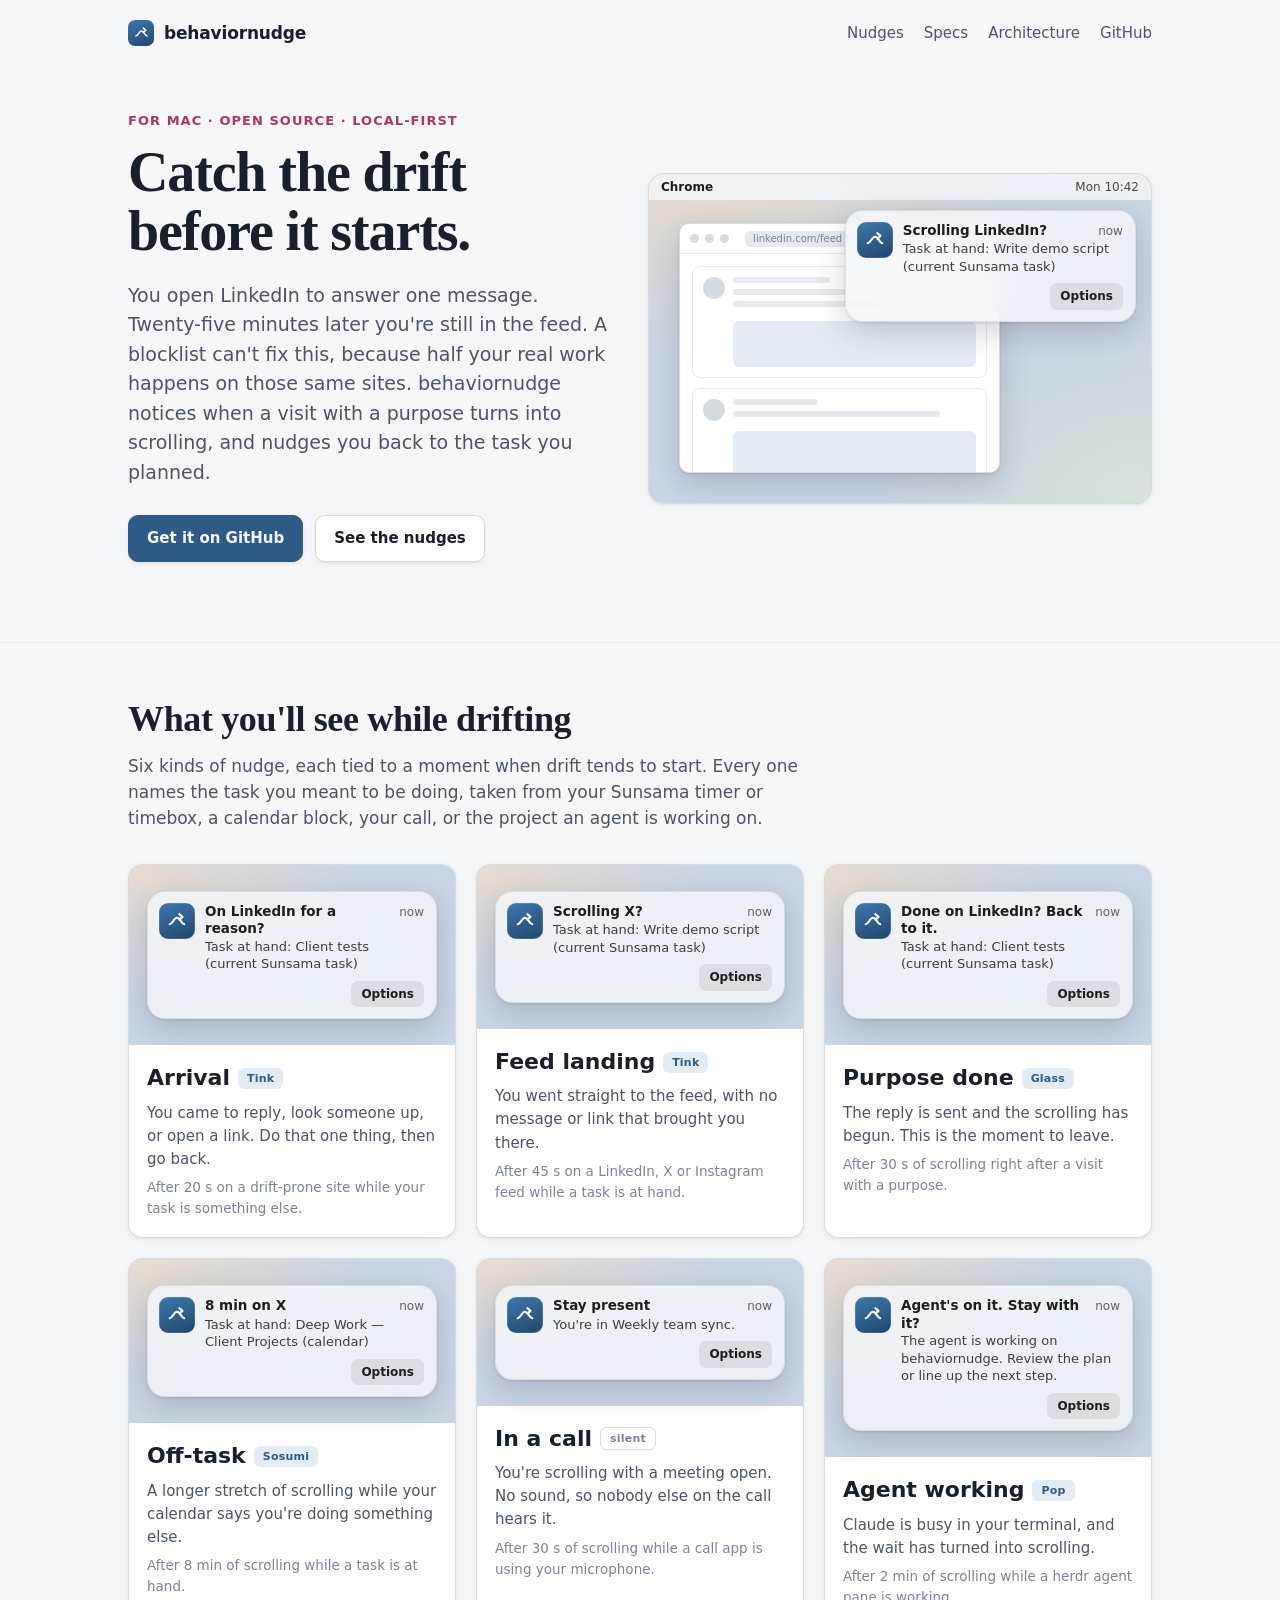
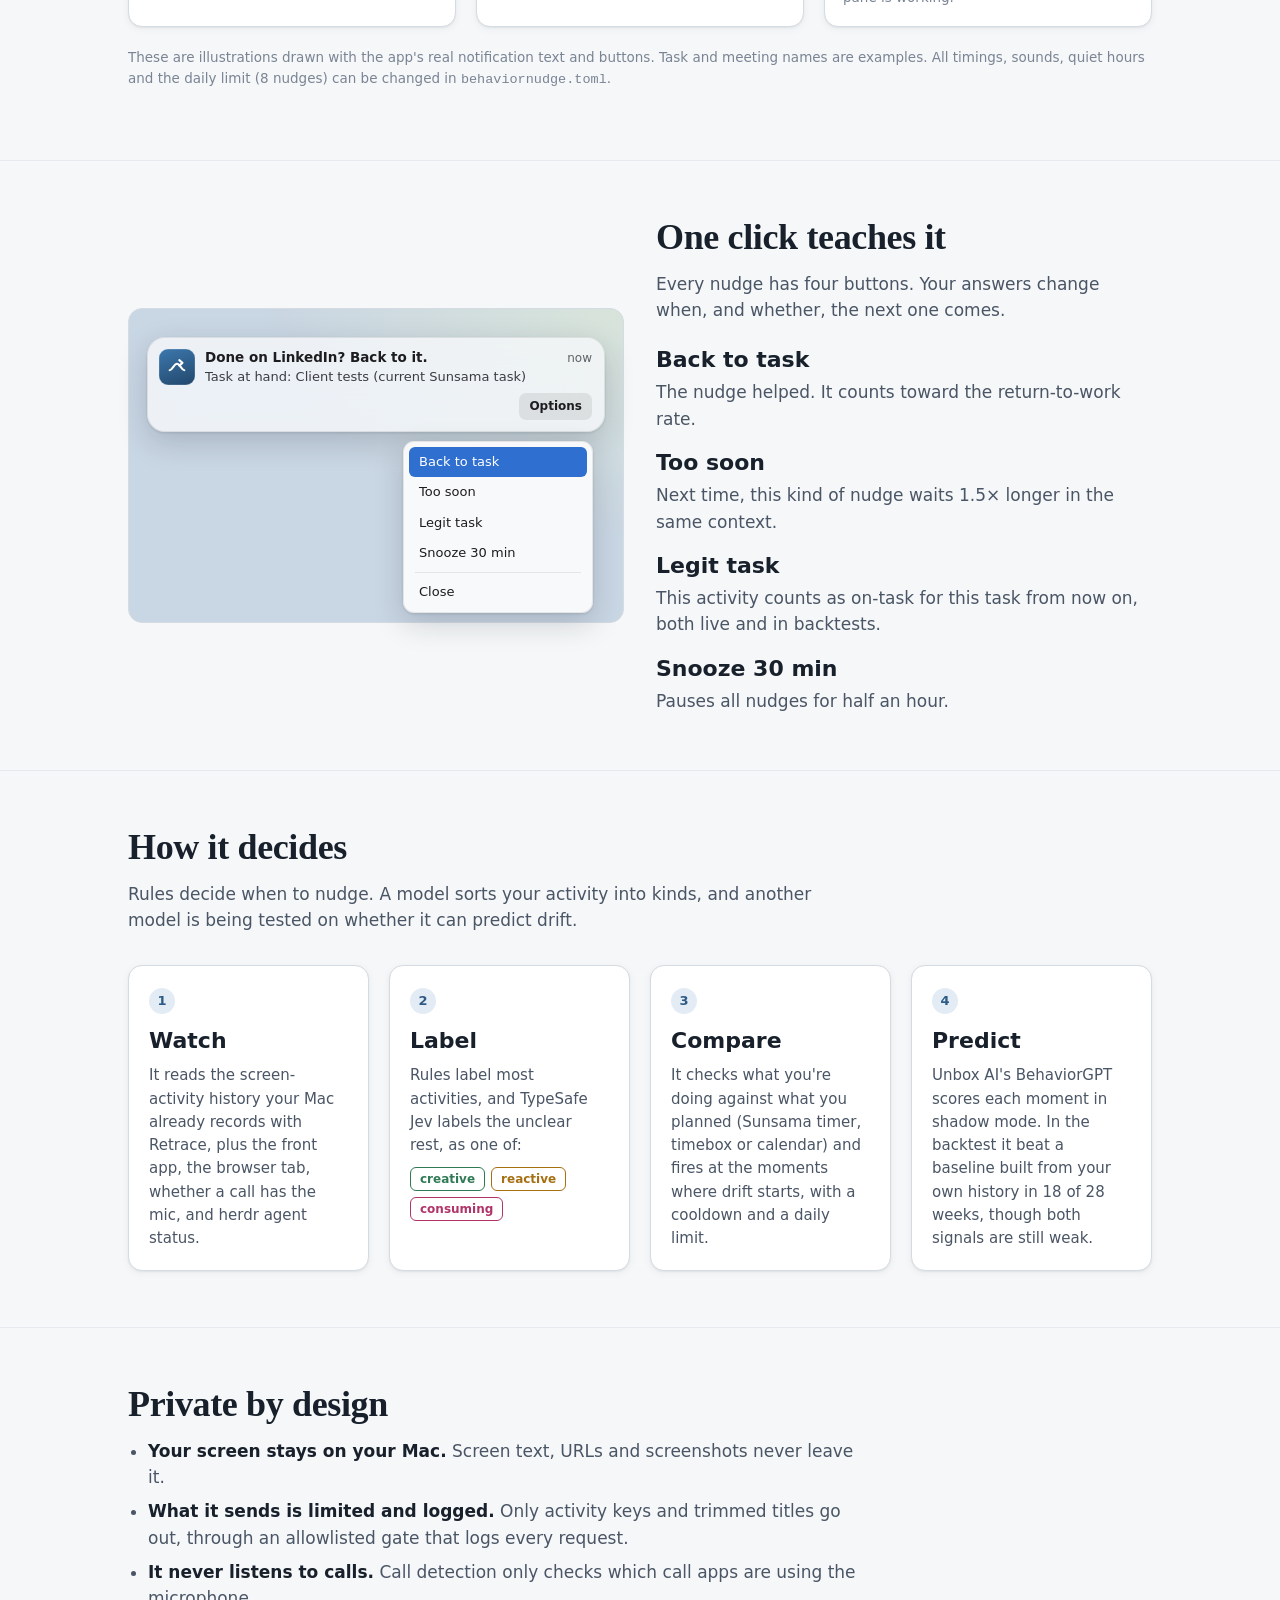
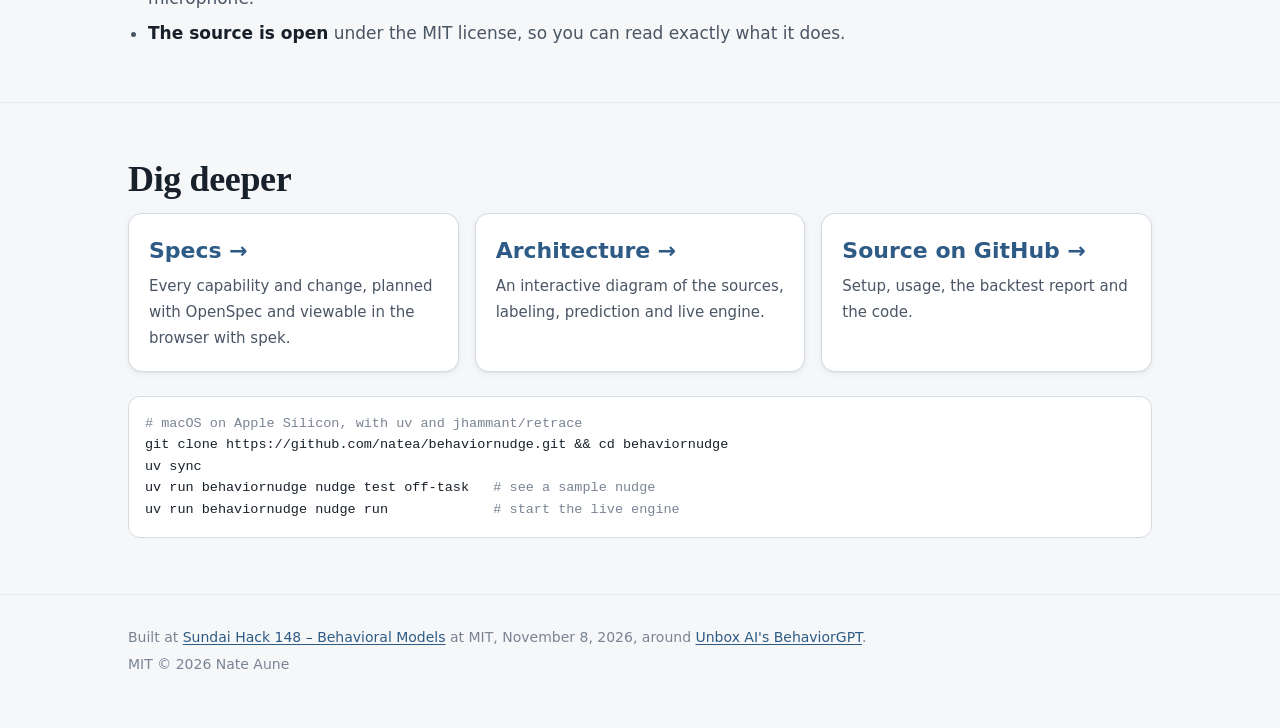
==== commit be2cccc0: "Landing page: card headings 22px for a clearer size step Co-Authored-By: Claude Opus 5.5 <noreply@an" ====
--- a/docs/index.html
+++ b/docs/index.html
@@ -114,7 +114,7 @@
 .scene { background: var(--card); border: 1px solid var(--line); border-radius: 14px; box-shadow: var(--shadow); overflow: hidden; display: flex; flex-direction: column; }
 .stage { padding: 26px 18px; background: radial-gradient(120% 120% at 0% 0%, var(--desk-b), transparent 60%), var(--desk-a); }
 .scene .cap { padding: 16px 18px 18px; display: grid; gap: 6px; }
-.scene h3 { margin: 0; font-size: 19px; font-weight: 650; display: flex; align-items: center; gap: 8px; flex-wrap: wrap; }
+.scene h3 { margin: 0; font-size: 22px; font-weight: 650; display: flex; align-items: center; gap: 8px; flex-wrap: wrap; }
 .chip { font: 600 11px/1 var(--sans); letter-spacing: .02em; padding: 5px 9px; border-radius: 6px; background: var(--flow-soft); color: var(--flow); }
 .chip.silent { background: transparent; border: 1px solid var(--line); color: var(--ink-3); }
 .scene p { margin: 0; font-size: 15px; color: var(--ink-2); }
@@ -130,14 +130,14 @@
 .menu div.on { background: #2F6FD0; color: #fff; }
 .menu hr { border: 0; border-top: 1px solid var(--glass-line); margin: 4px 6px; }
 dl.acts { margin: 0; display: grid; gap: 14px; }
-dl.acts dt { font-weight: 650; font-size: 19px; }
+dl.acts dt { font-weight: 650; font-size: 22px; }
 dl.acts dd { margin: 2px 0 0; color: var(--ink-2); }
 
 /* how */
 .steps { list-style: none; margin: 0; padding: 0; display: grid; gap: 20px; grid-template-columns: repeat(auto-fit, minmax(min(100%, 240px), 1fr)); counter-reset: s; }
 .steps li { background: var(--card); border: 1px solid var(--line); border-radius: 14px; padding: 20px; box-shadow: var(--shadow); counter-increment: s; }
 .steps li::before { content: counter(s); display: inline-grid; place-items: center; width: 26px; height: 26px; border-radius: 50%; background: var(--flow-soft); color: var(--flow); font-weight: 700; font-size: 13px; margin-bottom: 10px; }
-.steps h3 { margin: 0 0 6px; font-size: 20px; }
+.steps h3 { margin: 0 0 6px; font-size: 22px; }
 .steps p { margin: 0; color: var(--ink-2); font-size: 15px; }
 .modes { display: inline-flex; gap: 6px; flex-wrap: wrap; }
 .m { font: 600 12px/1 var(--sans); padding: 5px 9px; border-radius: 6px; border: 1px solid currentColor; }
@@ -150,7 +150,7 @@
 .links { display: grid; gap: 16px; grid-template-columns: repeat(auto-fit, minmax(min(100%, 260px), 1fr)); }
 .link { display: block; padding: 20px; border-radius: 14px; background: var(--card); border: 1px solid var(--line); box-shadow: var(--shadow); text-decoration: none; color: var(--ink); }
 .link:hover { border-color: var(--flow); }
-.link strong { display: block; font-size: 20px; margin-bottom: 4px; color: var(--flow); }
+.link strong { display: block; font-size: 22px; margin-bottom: 4px; color: var(--flow); }
 .link span { color: var(--ink-2); font-size: 15px; }
 pre { margin: 24px 0 0; background: var(--card); border: 1px solid var(--line); border-radius: 12px; padding: 16px; overflow-x: auto; font: 13.5px/1.6 var(--mono); color: var(--ink); }
 pre .c { color: var(--ink-3); }
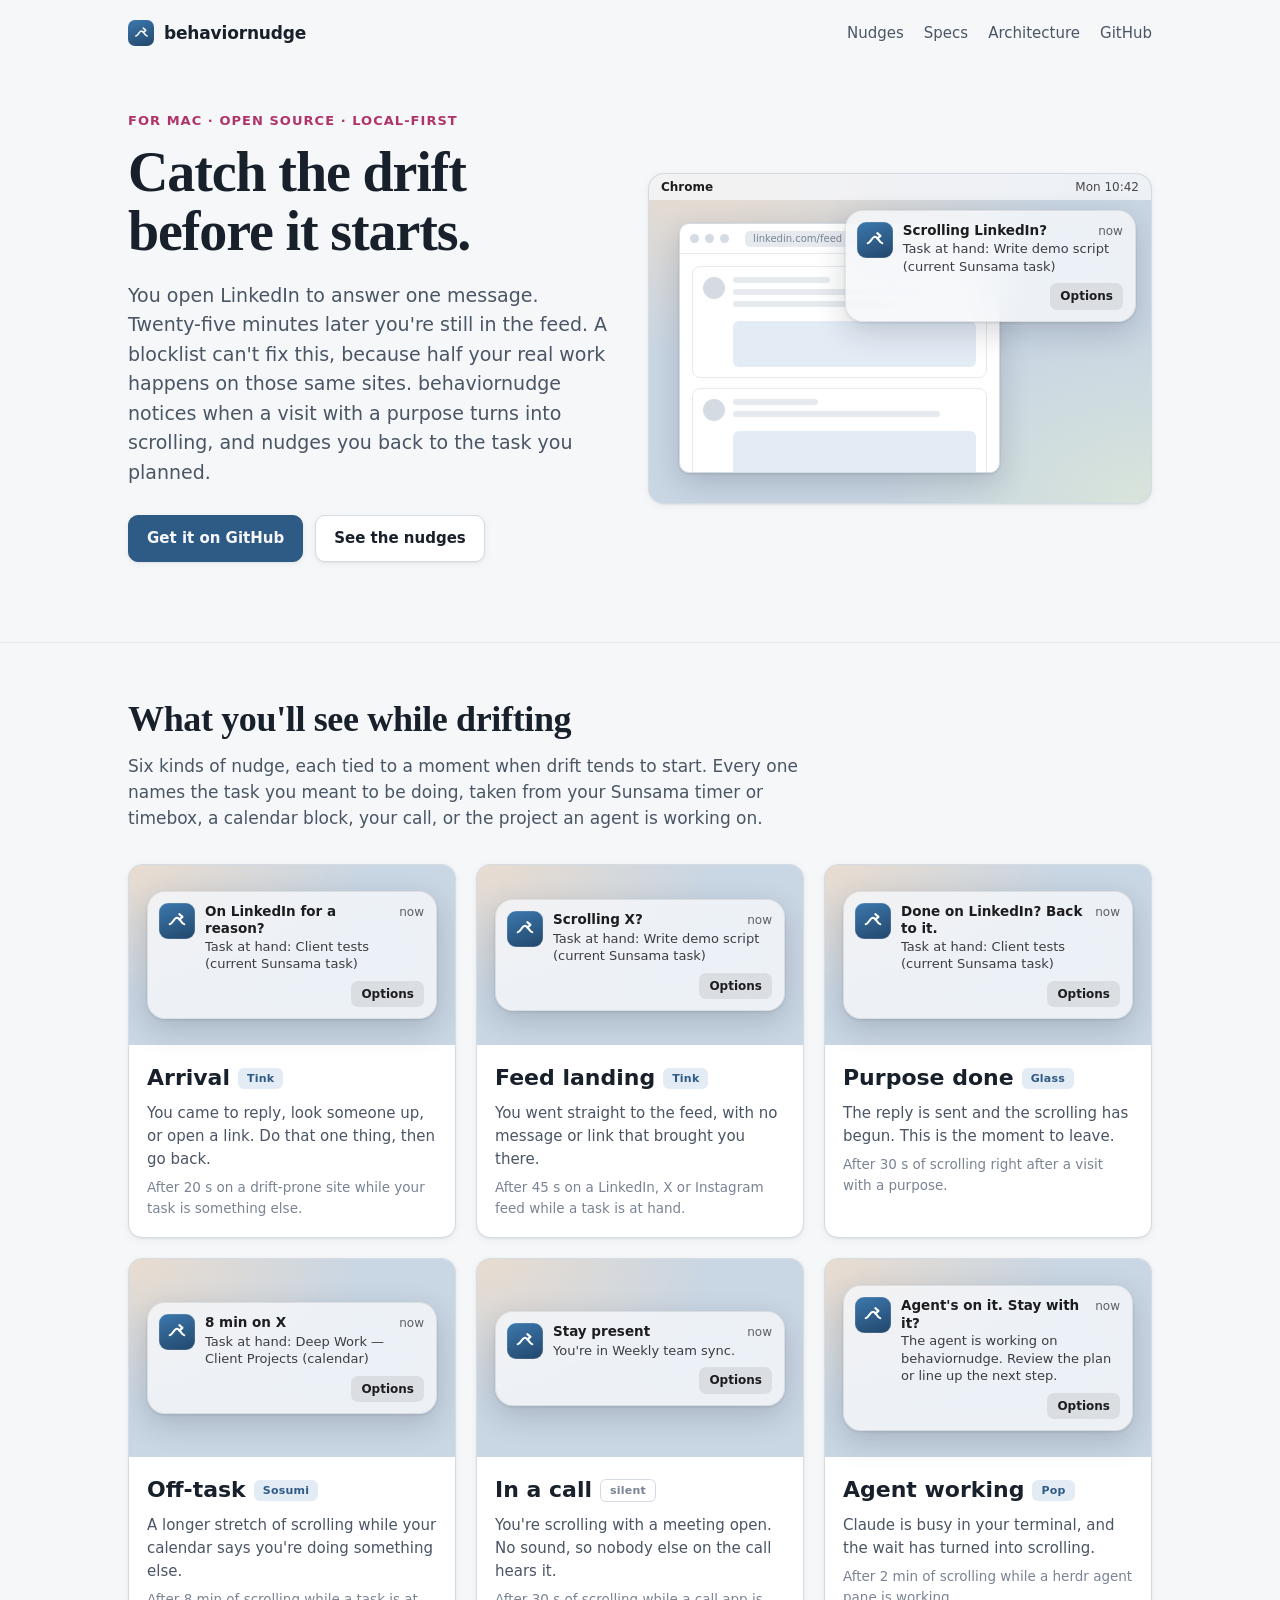
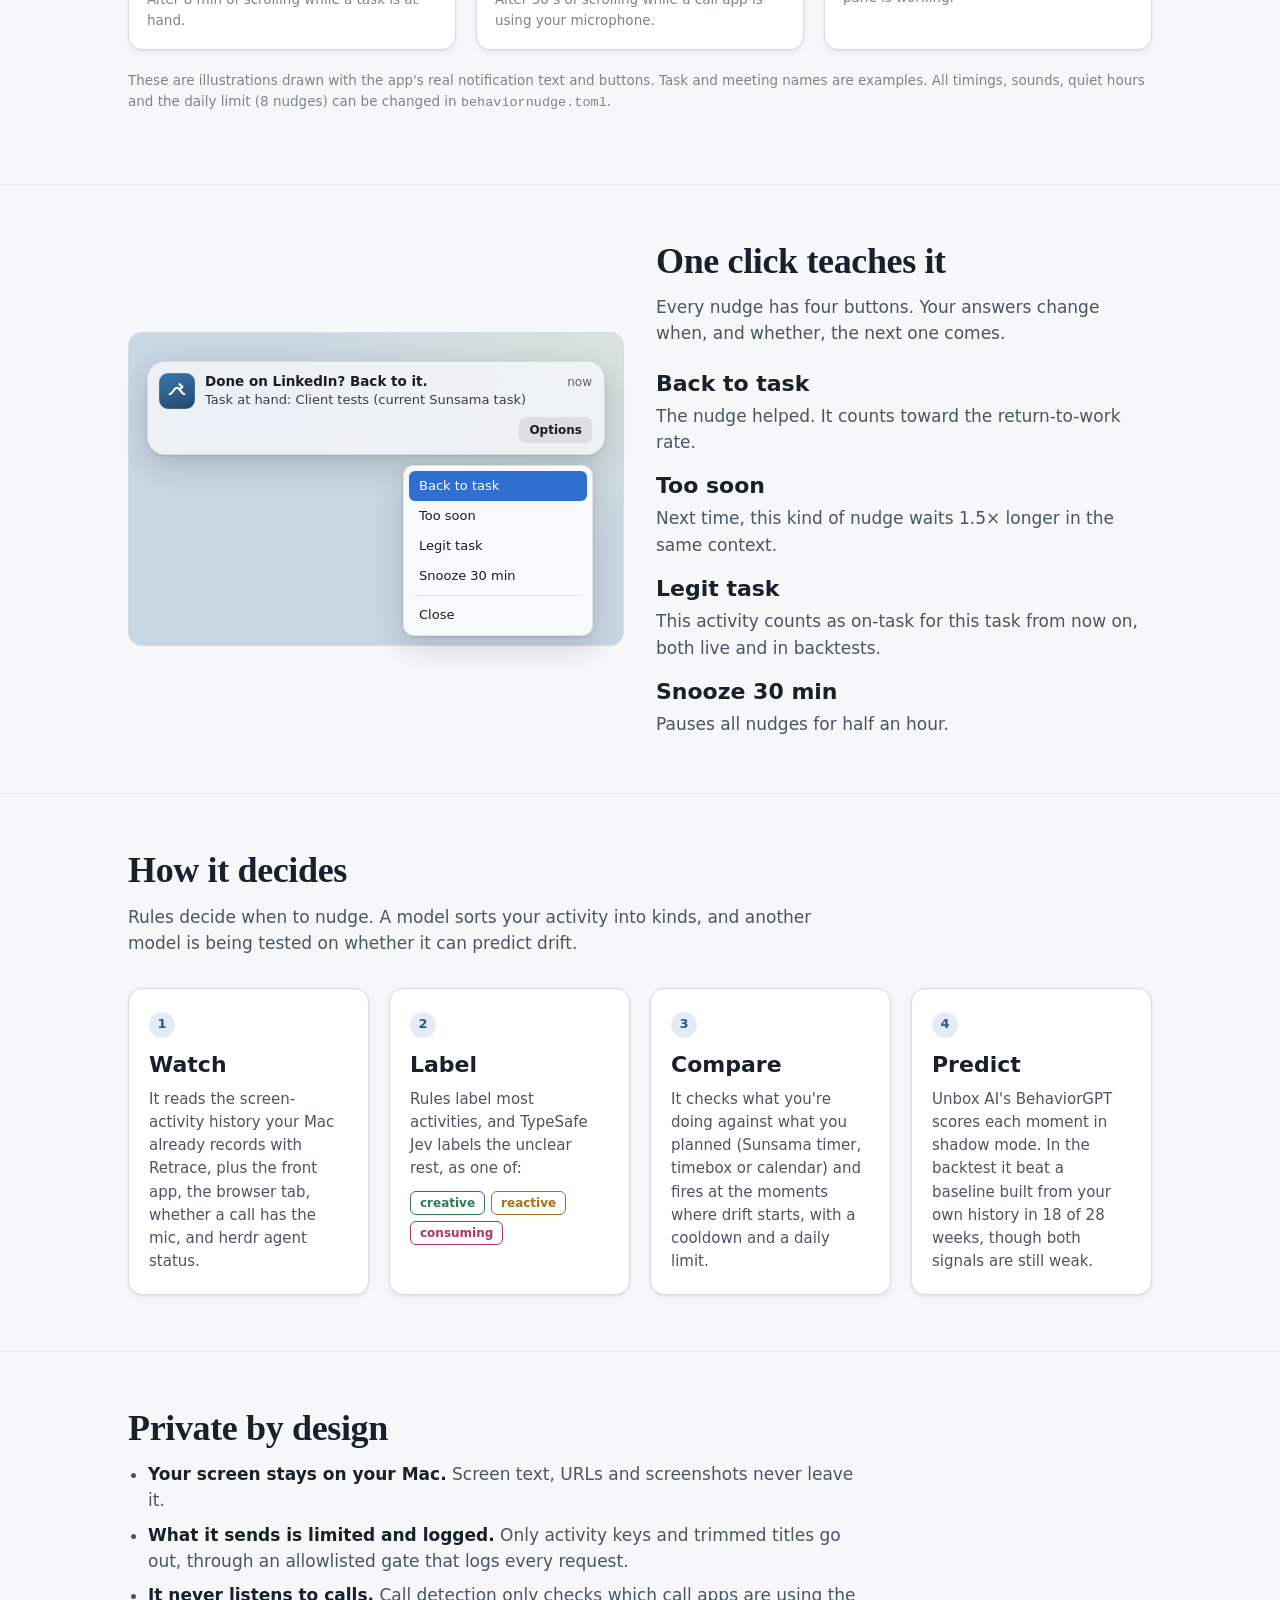
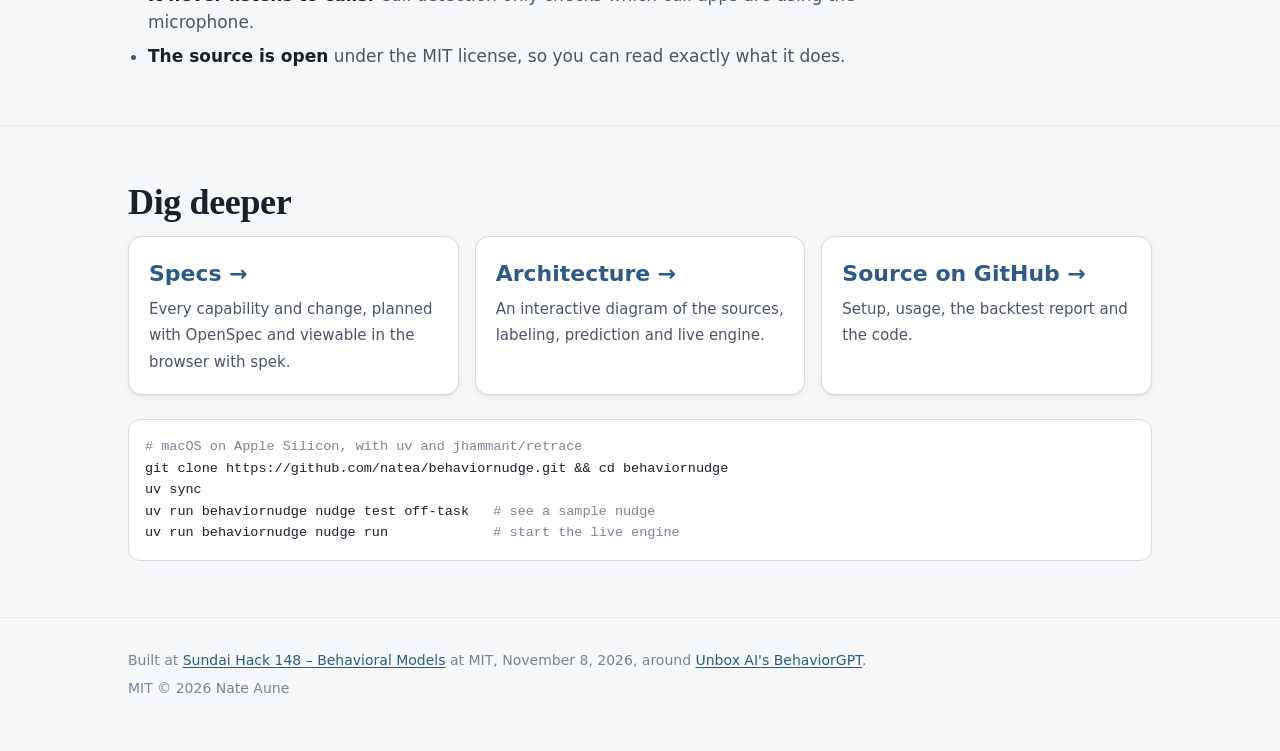
==== commit 8c91d707: "Landing page: align nudge card headings across each row (subgrid) Co-Authored-By: Claude Opus 5.5 <n" ====
--- a/docs/index.html
+++ b/docs/index.html
@@ -111,9 +111,9 @@
 h2 { font: 600 clamp(26px, 3.6vw, 36px)/1.15 var(--serif); letter-spacing: -.01em; margin: 0 0 12px; text-wrap: balance; }
 .sub { color: var(--ink-2); max-width: 44rem; margin: 0 0 32px; }
 .grid { display: grid; gap: 20px; grid-template-columns: repeat(auto-fill, minmax(min(100%, 300px), 1fr)); }
-.scene { background: var(--card); border: 1px solid var(--line); border-radius: 14px; box-shadow: var(--shadow); overflow: hidden; display: flex; flex-direction: column; }
-.stage { padding: 26px 18px; background: radial-gradient(120% 120% at 0% 0%, var(--desk-b), transparent 60%), var(--desk-a); }
-.scene .cap { padding: 16px 18px 18px; display: grid; gap: 6px; }
+.scene { background: var(--card); border: 1px solid var(--line); border-radius: 14px; box-shadow: var(--shadow); overflow: hidden; display: grid; grid-template-rows: subgrid; grid-row: span 2; row-gap: 0; }
+.stage { padding: 26px 18px; display: flex; flex-direction: column; justify-content: center; background: radial-gradient(120% 120% at 0% 0%, var(--desk-b), transparent 60%), var(--desk-a); }
+.scene .cap { padding: 16px 18px 18px; display: flex; flex-direction: column; gap: 6px; }
 .scene h3 { margin: 0; font-size: 22px; font-weight: 650; display: flex; align-items: center; gap: 8px; flex-wrap: wrap; }
 .chip { font: 600 11px/1 var(--sans); letter-spacing: .02em; padding: 5px 9px; border-radius: 6px; background: var(--flow-soft); color: var(--flow); }
 .chip.silent { background: transparent; border: 1px solid var(--line); color: var(--ink-3); }
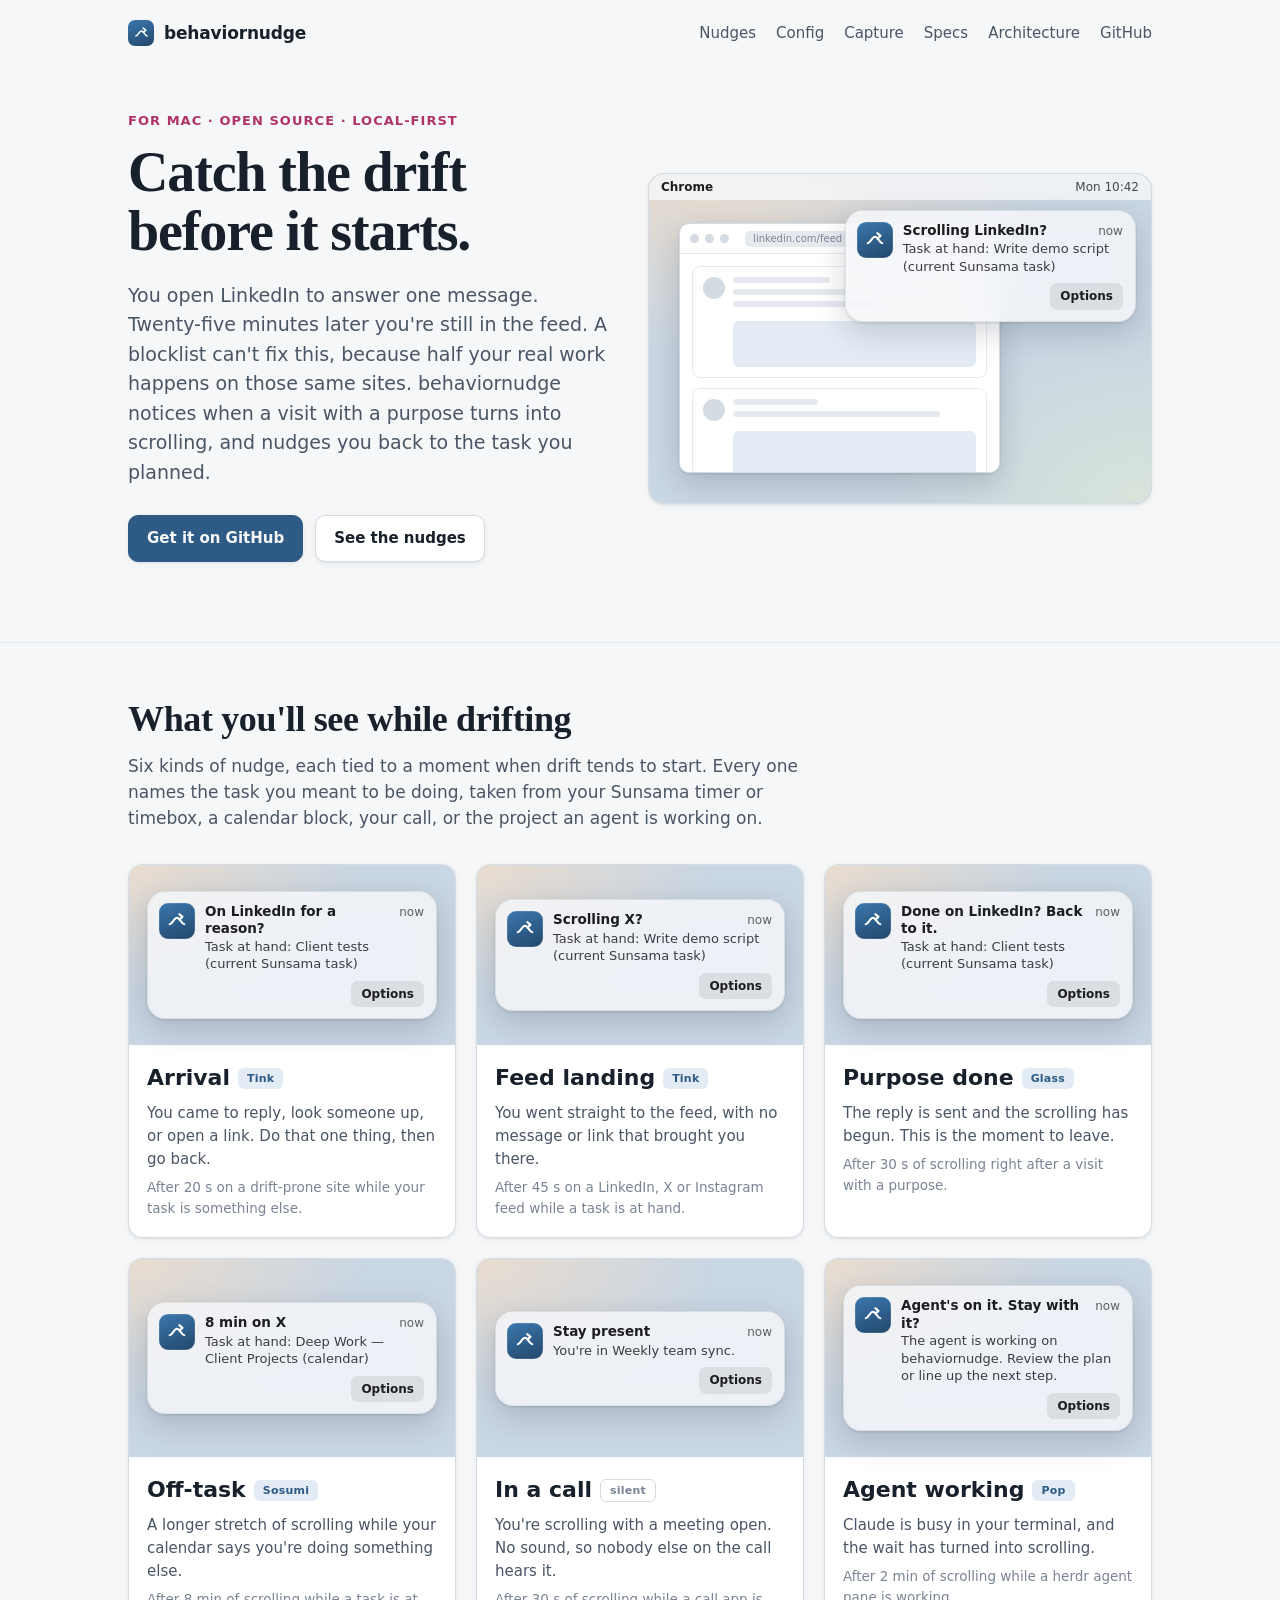
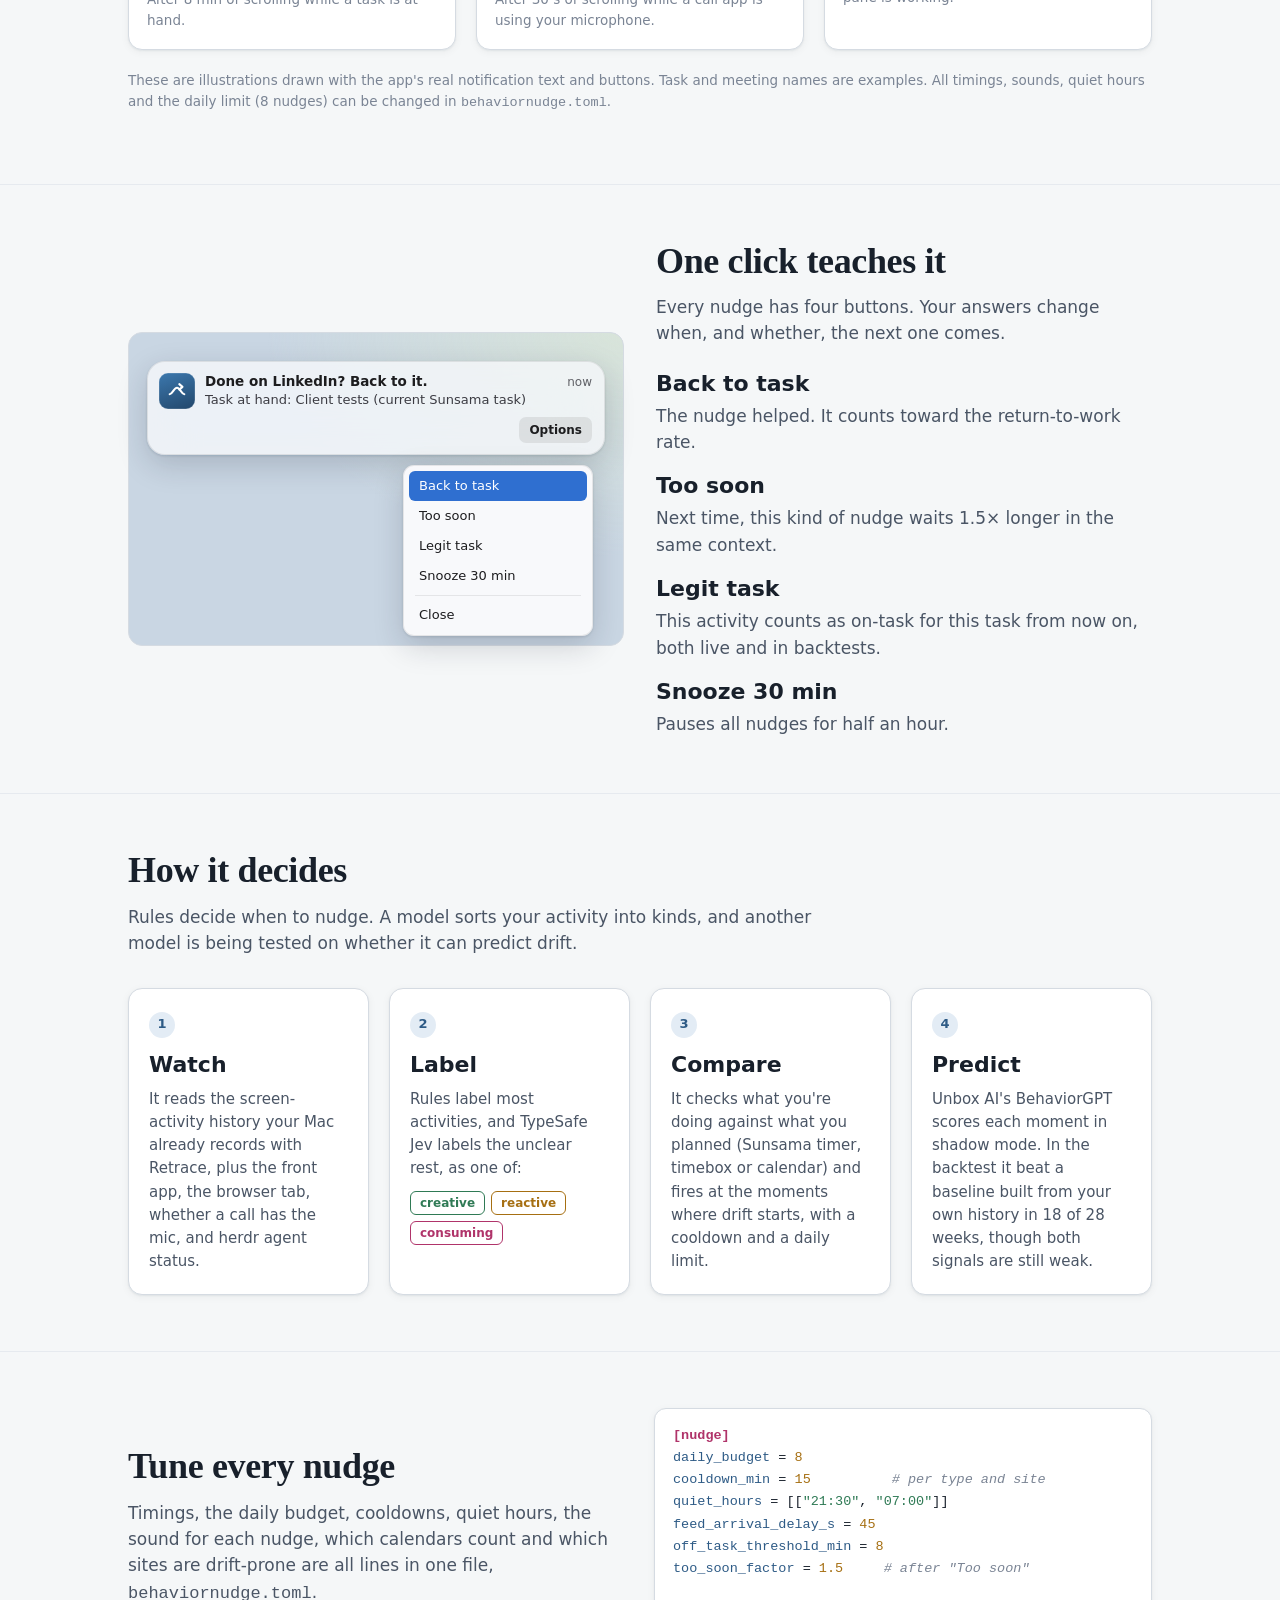
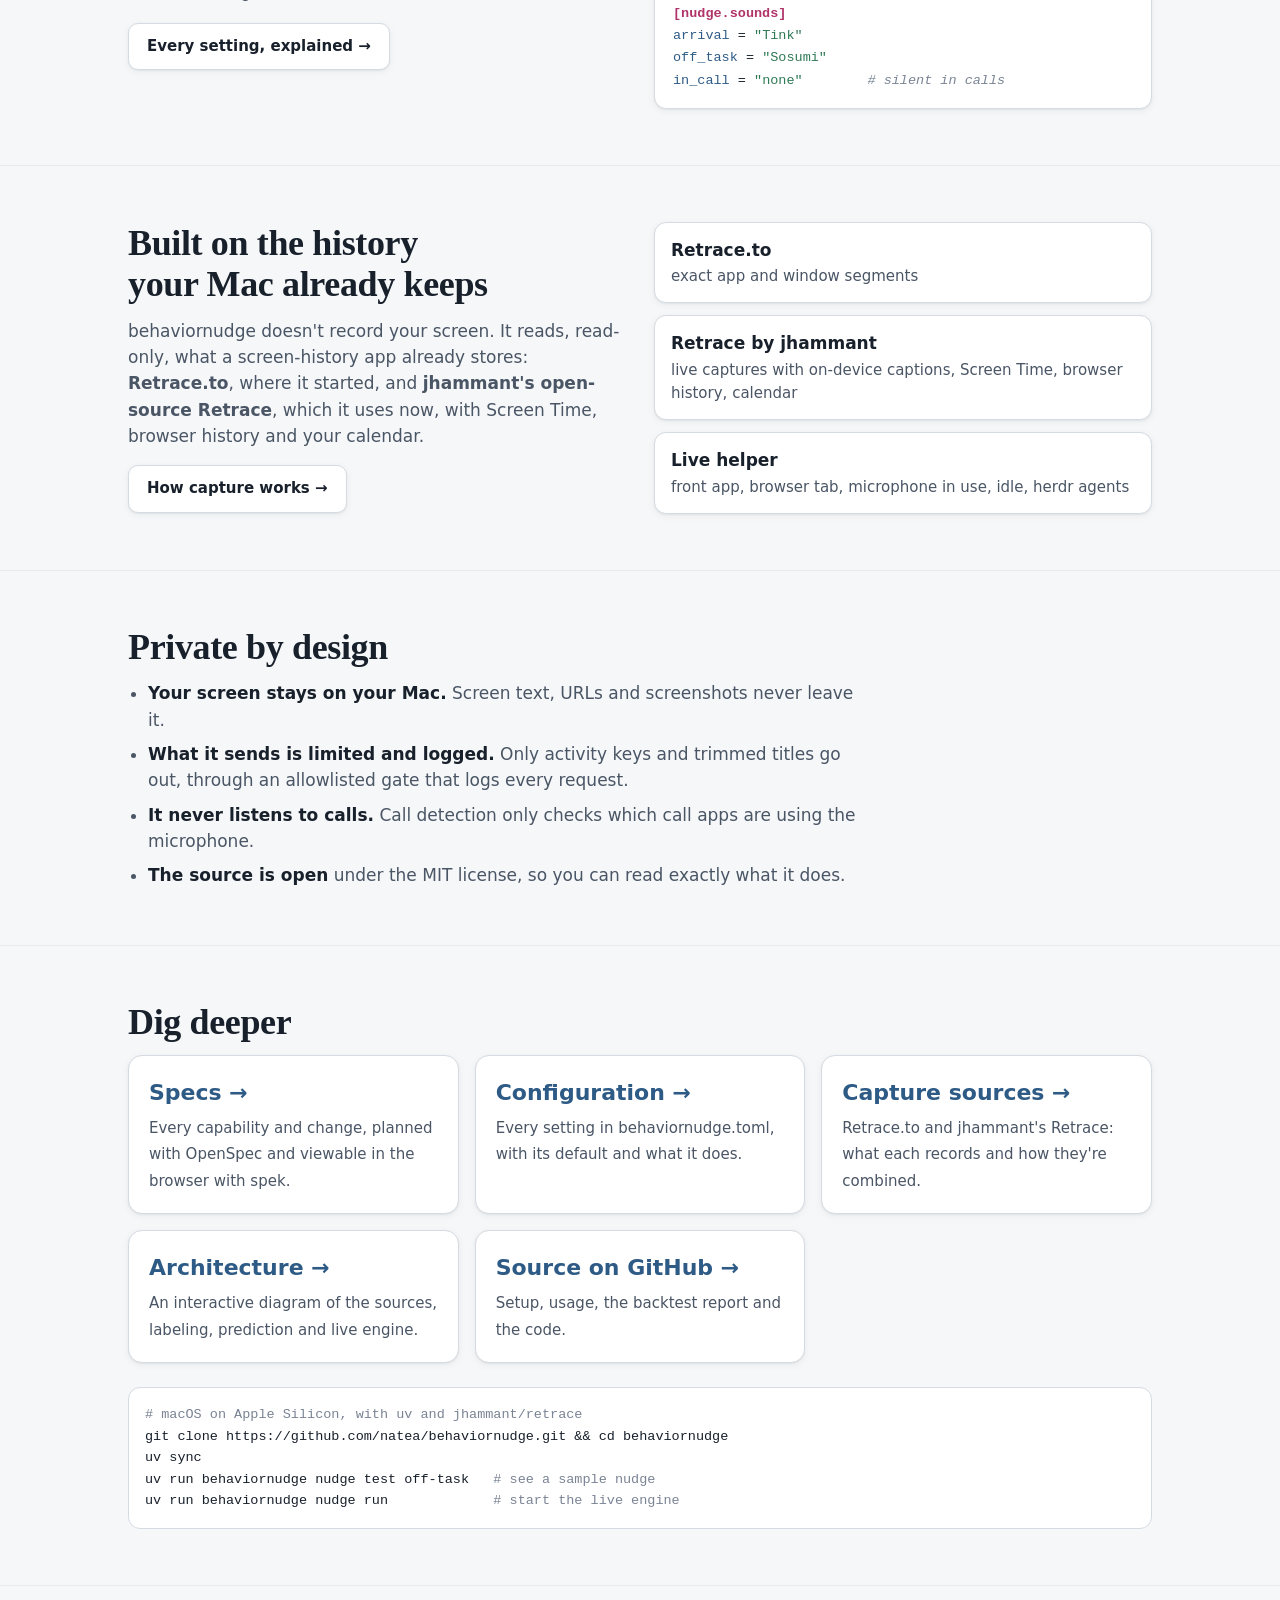
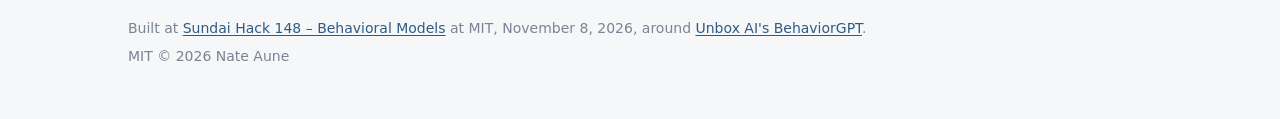
==== commit 049eb564: "Configuration and capture-source pages - docs/configuration.html: every section of behaviornudge.exa" ====
--- a/docs/index.html
+++ b/docs/index.html
@@ -143,6 +143,16 @@
 .m { font: 600 12px/1 var(--sans); padding: 5px 9px; border-radius: 6px; border: 1px solid currentColor; }
 .m.c { color: var(--creative); } .m.r { color: var(--reactive); } .m.x { color: var(--consuming); }
 
+.two { display: grid; gap: 28px; align-items: center; }
+@media (min-width: 860px) { .two { grid-template-columns: 1fr 1fr; } }
+.two > * { min-width: 0; }
+pre.toml { margin: 0; background: var(--card); border: 1px solid var(--line); border-radius: 12px; padding: 16px 18px; overflow-x: auto; font: 13.5px/1.65 var(--mono); color: var(--ink); box-shadow: var(--shadow); }
+.toml .k { color: var(--flow); } .toml .s { color: var(--creative); } .toml .n { color: var(--reactive); } .toml .h { color: var(--consuming); font-weight: 650; } .toml .c { color: var(--ink-3); font-style: italic; }
+.srcmini { display: grid; gap: 12px; }
+.srcmini div { background: var(--card); border: 1px solid var(--line); border-radius: 12px; padding: 14px 16px; box-shadow: var(--shadow); display: grid; gap: 2px; }
+.srcmini strong { font-size: 17px; }
+.srcmini span { color: var(--ink-2); font-size: 15px; }
+
 .privacy ul { margin: 0; padding-left: 20px; color: var(--ink-2); display: grid; gap: 8px; max-width: 46rem; }
 .privacy li strong { color: var(--ink); }
 
@@ -169,8 +179,10 @@
     <a class="brand" href="./"><span class="logo"><svg width="17" height="17" aria-hidden="true"><use href="#mark"/></svg></span>behaviornudge</a>
     <ul>
       <li class="opt"><a href="#nudges">Nudges</a></li>
-      <li><a href="specs/#/specs">Specs</a></li>
-      <li><a href="architecture.html">Architecture</a></li>
+      <li><a href="configuration.html">Config</a></li>
+      <li><a href="capture.html">Capture</a></li>
+      <li class="opt"><a href="specs/#/specs">Specs</a></li>
+      <li class="opt"><a href="architecture.html">Architecture</a></li>
       <li><a href="https://github.com/natea/behaviornudge">GitHub</a></li>
     </ul>
   </nav>
@@ -289,6 +301,43 @@
   </div>
 </section>
 
+<section>
+  <div class="wrap two">
+    <div>
+      <h2>Tune every nudge</h2>
+      <p class="sub" style="margin-bottom:16px">Timings, the daily budget, cooldowns, quiet hours, the sound for each nudge, which calendars count and which sites are drift-prone are all lines in one file, <code>behaviornudge.toml</code>.</p>
+      <a class="btn" href="configuration.html">Every setting, explained →</a>
+    </div>
+<pre class="toml"><span class="h">[nudge]</span>
+<span class="k">daily_budget</span> = <span class="n">8</span>
+<span class="k">cooldown_min</span> = <span class="n">15</span>          <span class="c"># per type and site</span>
+<span class="k">quiet_hours</span> = [[<span class="s">"21:30"</span>, <span class="s">"07:00"</span>]]
+<span class="k">feed_arrival_delay_s</span> = <span class="n">45</span>
+<span class="k">off_task_threshold_min</span> = <span class="n">8</span>
+<span class="k">too_soon_factor</span> = <span class="n">1.5</span>     <span class="c"># after "Too soon"</span>
+
+<span class="h">[nudge.sounds]</span>
+<span class="k">arrival</span> = <span class="s">"Tink"</span>
+<span class="k">off_task</span> = <span class="s">"Sosumi"</span>
+<span class="k">in_call</span> = <span class="s">"none"</span>        <span class="c"># silent in calls</span></pre>
+  </div>
+</section>
+
+<section>
+  <div class="wrap two">
+    <div>
+      <h2>Built on the history your Mac already keeps</h2>
+      <p class="sub" style="margin-bottom:16px">behaviornudge doesn't record your screen. It reads, read-only, what a screen-history app already stores: <strong>Retrace.to</strong>, where it started, and <strong>jhammant's open-source Retrace</strong>, which it uses now, with Screen Time, browser history and your calendar.</p>
+      <a class="btn" href="capture.html">How capture works →</a>
+    </div>
+    <div class="srcmini">
+      <div><strong>Retrace.to</strong><span>exact app and window segments</span></div>
+      <div><strong>Retrace by jhammant</strong><span>live captures with on-device captions, Screen Time, browser history, calendar</span></div>
+      <div><strong>Live helper</strong><span>front app, browser tab, microphone in use, idle, herdr agents</span></div>
+    </div>
+  </div>
+</section>
+
 <section class="privacy">
   <div class="wrap">
     <h2>Private by design</h2>
@@ -306,6 +355,8 @@
     <h2>Dig deeper</h2>
     <div class="links">
       <a class="link" href="specs/#/specs"><strong>Specs →</strong><span>Every capability and change, planned with OpenSpec and viewable in the browser with spek.</span></a>
+      <a class="link" href="configuration.html"><strong>Configuration →</strong><span>Every setting in behaviornudge.toml, with its default and what it does.</span></a>
+      <a class="link" href="capture.html"><strong>Capture sources →</strong><span>Retrace.to and jhammant's Retrace: what each records and how they're combined.</span></a>
       <a class="link" href="architecture.html"><strong>Architecture →</strong><span>An interactive diagram of the sources, labeling, prediction and live engine.</span></a>
       <a class="link" href="https://github.com/natea/behaviornudge"><strong>Source on GitHub →</strong><span>Setup, usage, the backtest report and the code.</span></a>
     </div>
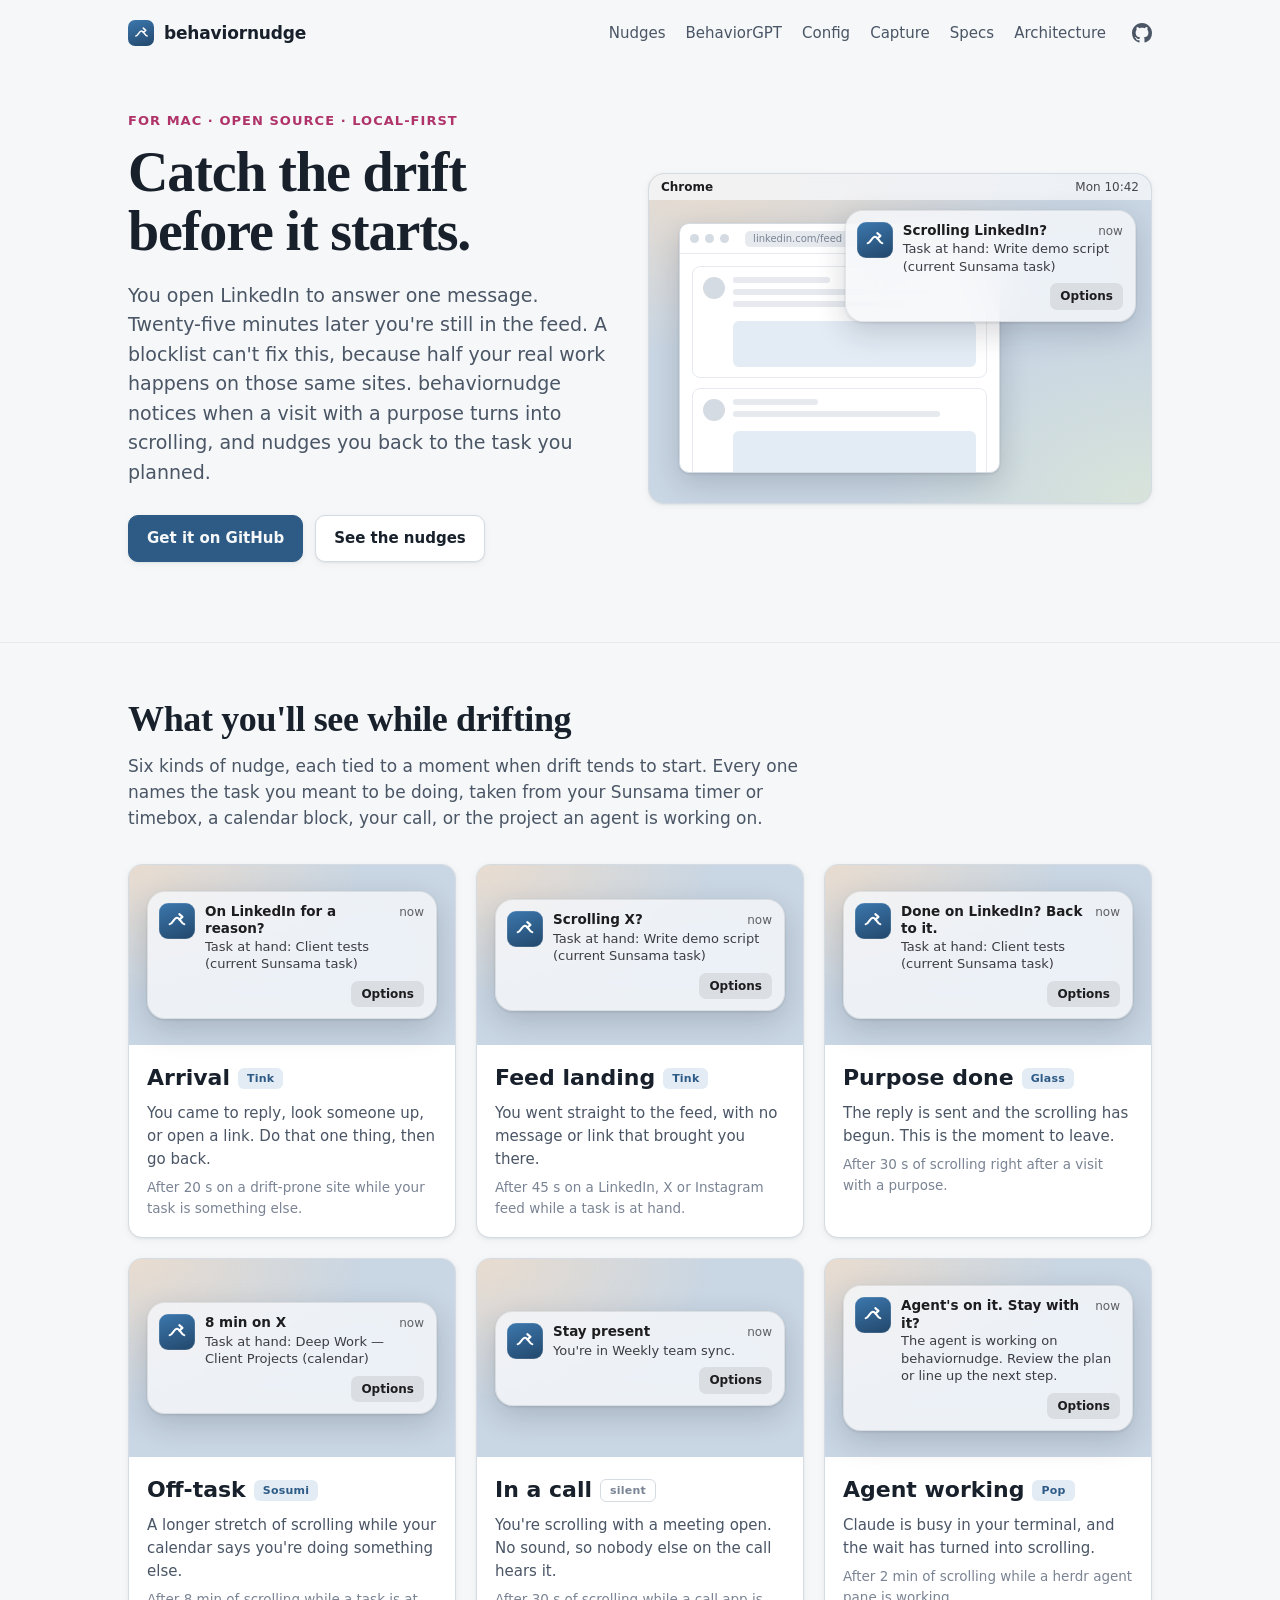
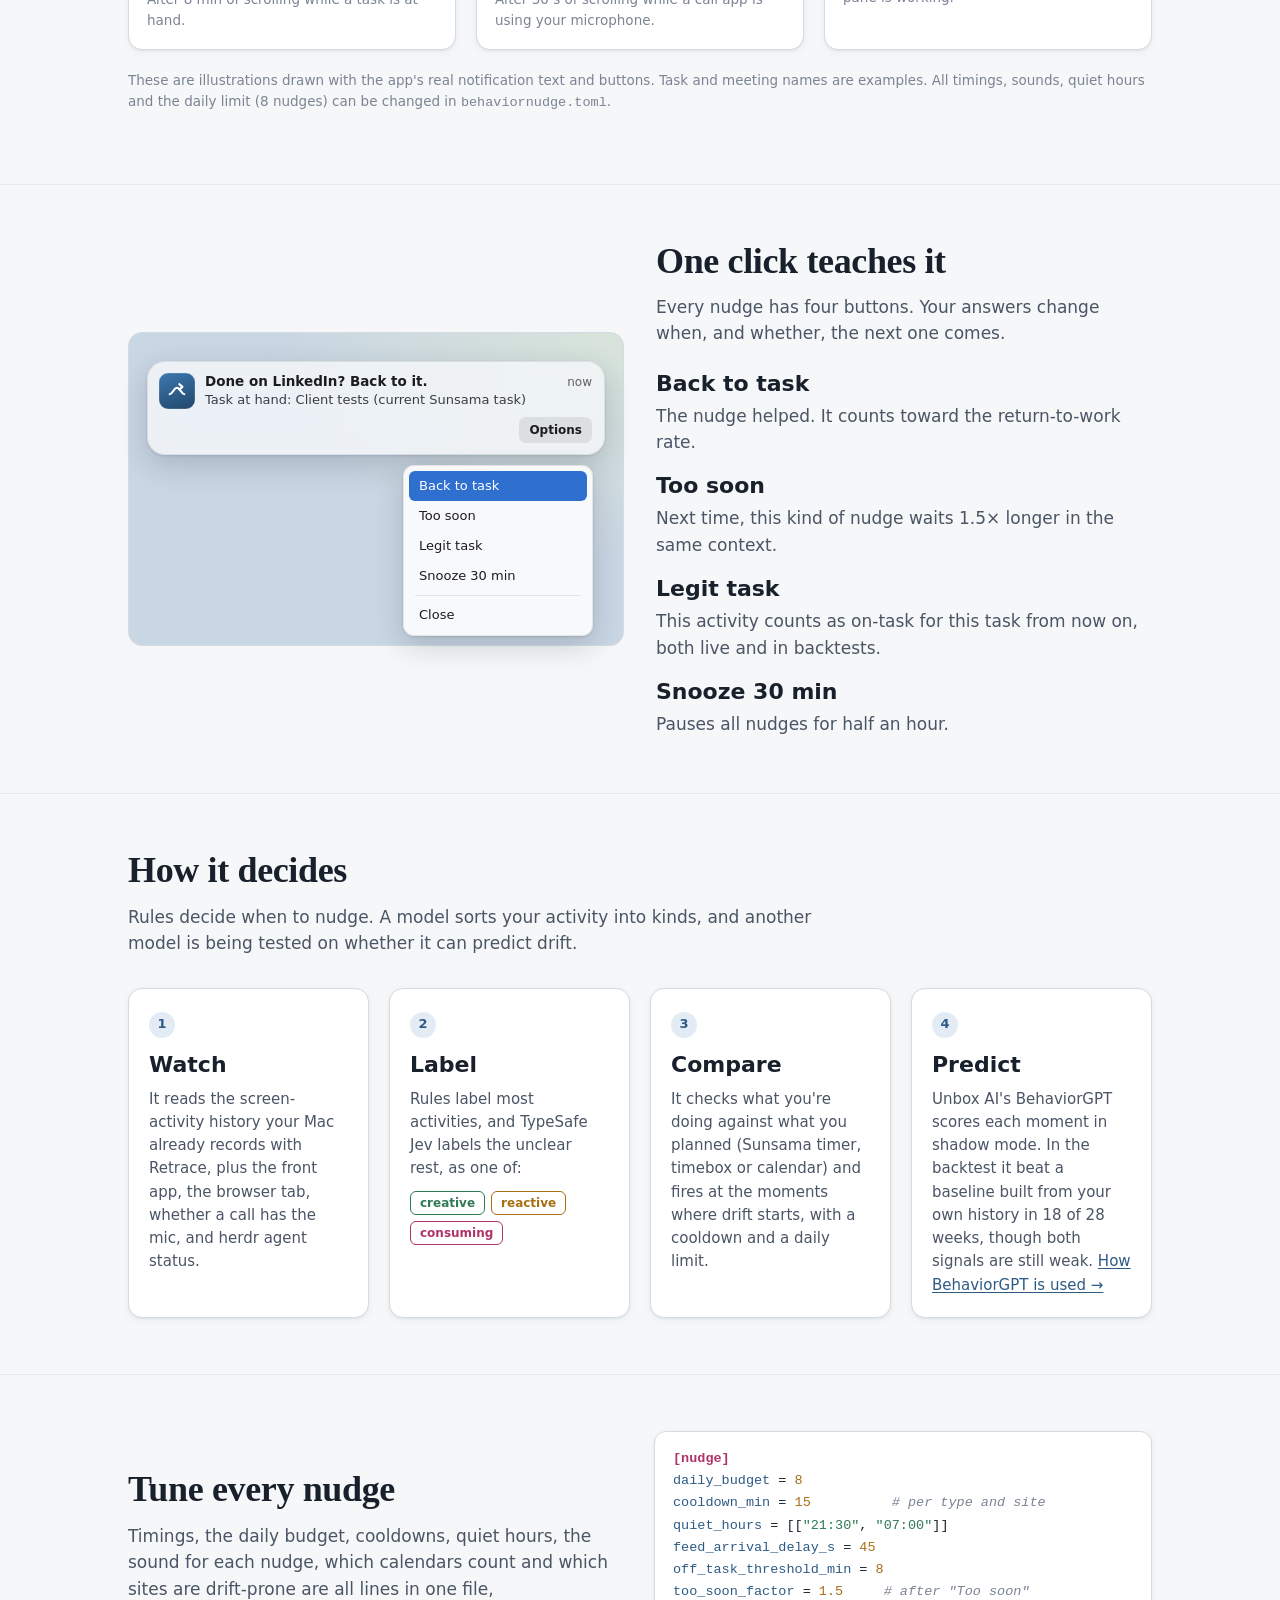
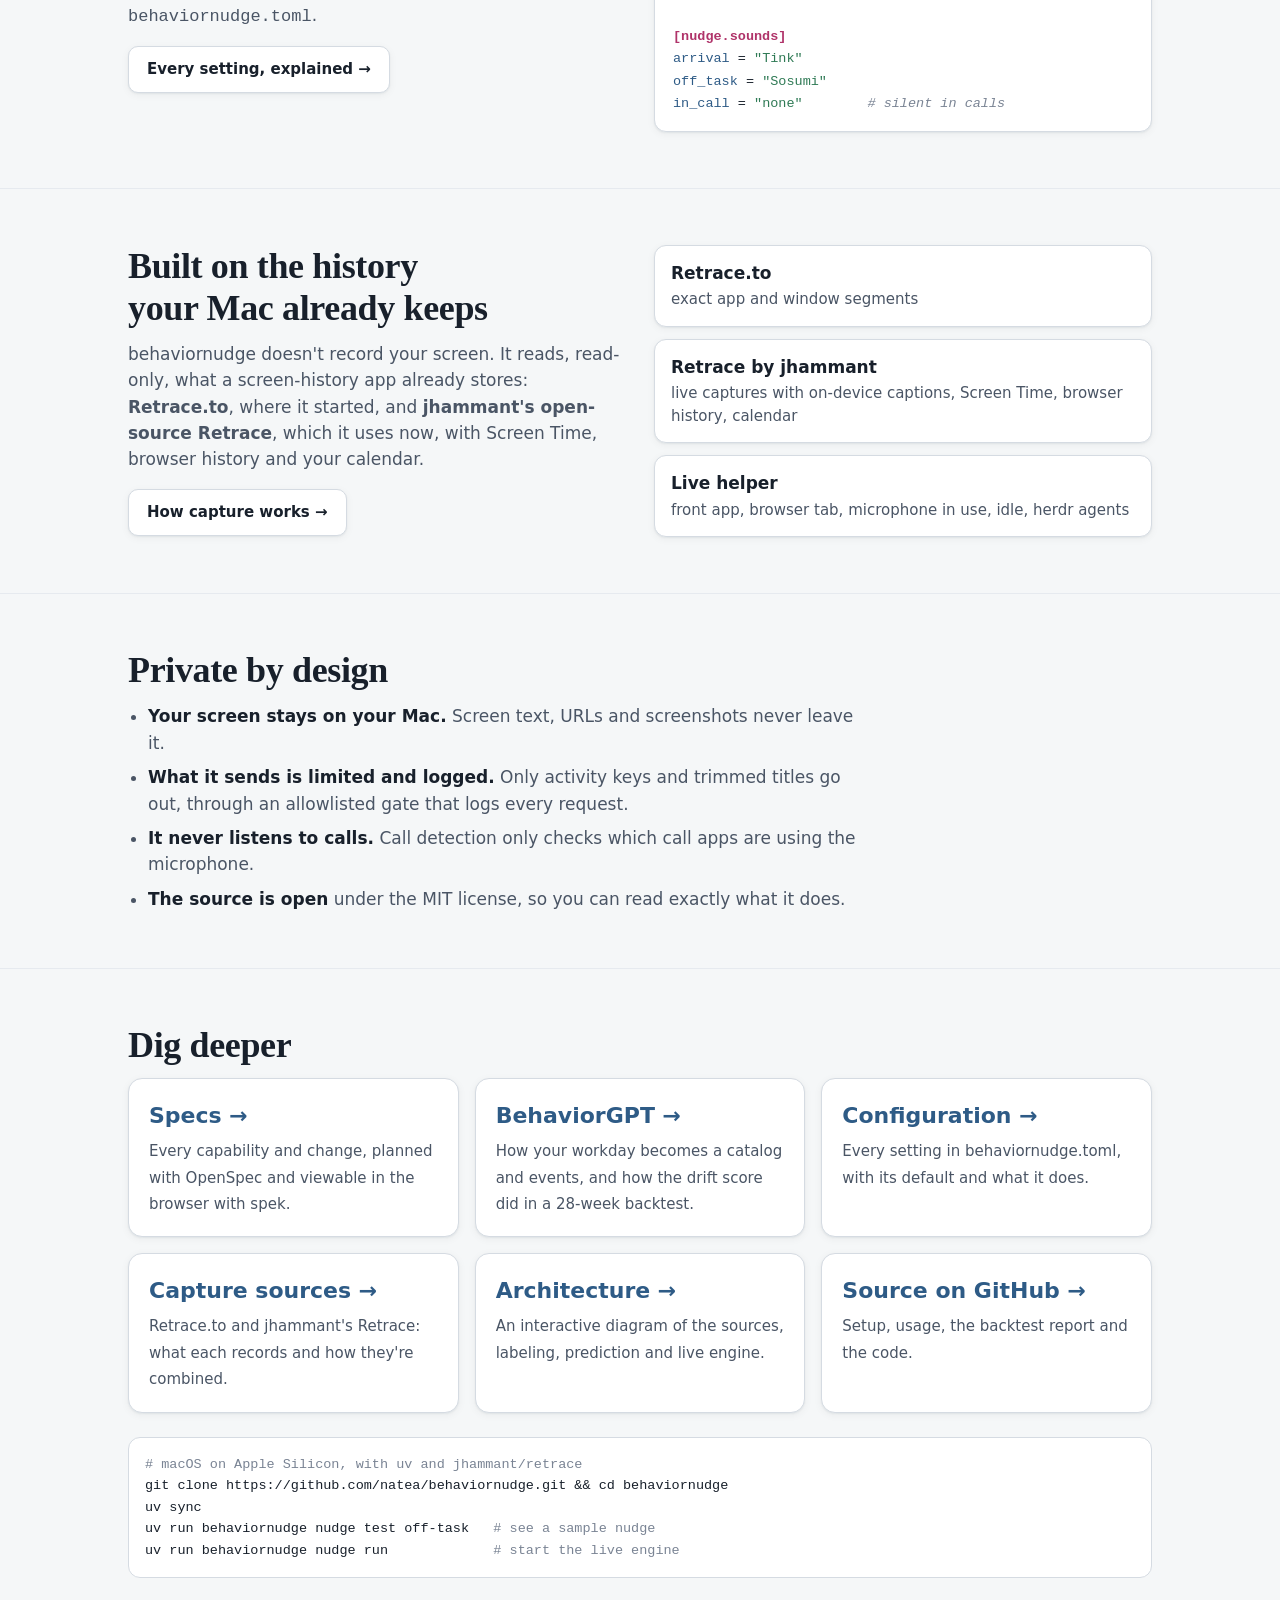
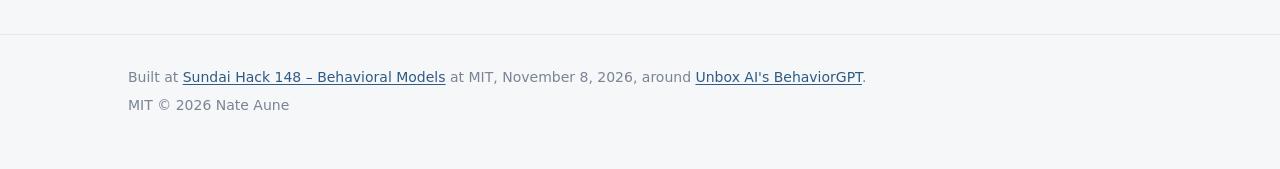
==== commit f90b246e: "BehaviorGPT page; GitHub icon in the site header - docs/behaviorgpt.html: how activities become a Be" ====
--- a/docs/index.html
+++ b/docs/index.html
@@ -153,6 +153,9 @@
 .srcmini strong { font-size: 17px; }
 .srcmini span { color: var(--ink-2); font-size: 15px; }
 
+nav.top ul { align-items: center; }
+nav.top .gh a { display: grid; place-items: center; width: 32px; height: 32px; margin: -6px -6px -6px 0; border-radius: 8px; color: var(--ink-2); }
+nav.top .gh a:hover { color: var(--flow); background: var(--flow-soft); }
 .privacy ul { margin: 0; padding-left: 20px; color: var(--ink-2); display: grid; gap: 8px; max-width: 46rem; }
 .privacy li strong { color: var(--ink); }
 
@@ -179,11 +182,12 @@
     <a class="brand" href="./"><span class="logo"><svg width="17" height="17" aria-hidden="true"><use href="#mark"/></svg></span>behaviornudge</a>
     <ul>
       <li class="opt"><a href="#nudges">Nudges</a></li>
-      <li><a href="configuration.html">Config</a></li>
-      <li><a href="capture.html">Capture</a></li>
+      <li><a href="behaviorgpt.html">BehaviorGPT</a></li>
+      <li class="opt"><a href="configuration.html">Config</a></li>
+      <li class="opt"><a href="capture.html">Capture</a></li>
       <li class="opt"><a href="specs/#/specs">Specs</a></li>
       <li class="opt"><a href="architecture.html">Architecture</a></li>
-      <li><a href="https://github.com/natea/behaviornudge">GitHub</a></li>
+      <li class="gh"><a href="https://github.com/natea/behaviornudge" aria-label="behaviornudge on GitHub" title="behaviornudge on GitHub"><svg viewBox="0 0 16 16" width="20" height="20" fill="currentColor" aria-hidden="true"><path d="M8 0c4.42 0 8 3.58 8 8a8.013 8.013 0 0 1-5.45 7.59c-.4.08-.55-.17-.55-.38 0-.27.01-1.13.01-2.2 0-.75-.25-1.23-.54-1.48 1.78-.2 3.65-.88 3.65-3.95 0-.88-.31-1.59-.82-2.15.08-.2.36-1.02-.08-2.12 0 0-.67-.22-2.2.82-.64-.18-1.32-.27-2-.27-.68 0-1.36.09-2 .27-1.53-1.03-2.2-.82-2.2-.82-.44 1.1-.16 1.92-.08 2.12-.51.56-.82 1.28-.82 2.15 0 3.06 1.86 3.75 3.64 3.95-.23.2-.44.55-.51 1.07-.46.21-1.61.55-2.33-.66-.15-.24-.6-.83-1.23-.82-.67.01-.27.38.01.53.34.19.73.9.82 1.13.16.45.68 1.31 2.69.94 0 .67.01 1.3.01 1.49 0 .21-.15.45-.55.37A7.995 7.995 0 0 1 0 8c0-4.42 3.58-8 8-8Z"/></svg></a></li>
     </ul>
   </nav>
 
@@ -296,7 +300,7 @@
       <li><h3>Watch</h3><p>It reads the screen-activity history your Mac already records with Retrace, plus the front app, the browser tab, whether a call has the mic, and herdr agent status.</p></li>
       <li><h3>Label</h3><p>Rules label most activities, and TypeSafe Jev labels the unclear rest, as one of:</p><p class="modes" style="margin-top:10px"><span class="m c">creative</span><span class="m r">reactive</span><span class="m x">consuming</span></p></li>
       <li><h3>Compare</h3><p>It checks what you're doing against what you planned (Sunsama timer, timebox or calendar) and fires at the moments where drift starts, with a cooldown and a daily limit.</p></li>
-      <li><h3>Predict</h3><p>Unbox AI's BehaviorGPT scores each moment in shadow mode. In the backtest it beat a baseline built from your own history in 18 of 28 weeks, though both signals are still weak.</p></li>
+      <li><h3>Predict</h3><p>Unbox AI's BehaviorGPT scores each moment in shadow mode. In the backtest it beat a baseline built from your own history in 18 of 28 weeks, though both signals are still weak. <a href="behaviorgpt.html">How BehaviorGPT is used →</a></p></li>
     </ol>
   </div>
 </section>
@@ -355,6 +359,7 @@
     <h2>Dig deeper</h2>
     <div class="links">
       <a class="link" href="specs/#/specs"><strong>Specs →</strong><span>Every capability and change, planned with OpenSpec and viewable in the browser with spek.</span></a>
+      <a class="link" href="behaviorgpt.html"><strong>BehaviorGPT →</strong><span>How your workday becomes a catalog and events, and how the drift score did in a 28-week backtest.</span></a>
       <a class="link" href="configuration.html"><strong>Configuration →</strong><span>Every setting in behaviornudge.toml, with its default and what it does.</span></a>
       <a class="link" href="capture.html"><strong>Capture sources →</strong><span>Retrace.to and jhammant's Retrace: what each records and how they're combined.</span></a>
       <a class="link" href="architecture.html"><strong>Architecture →</strong><span>An interactive diagram of the sources, labeling, prediction and live engine.</span></a>
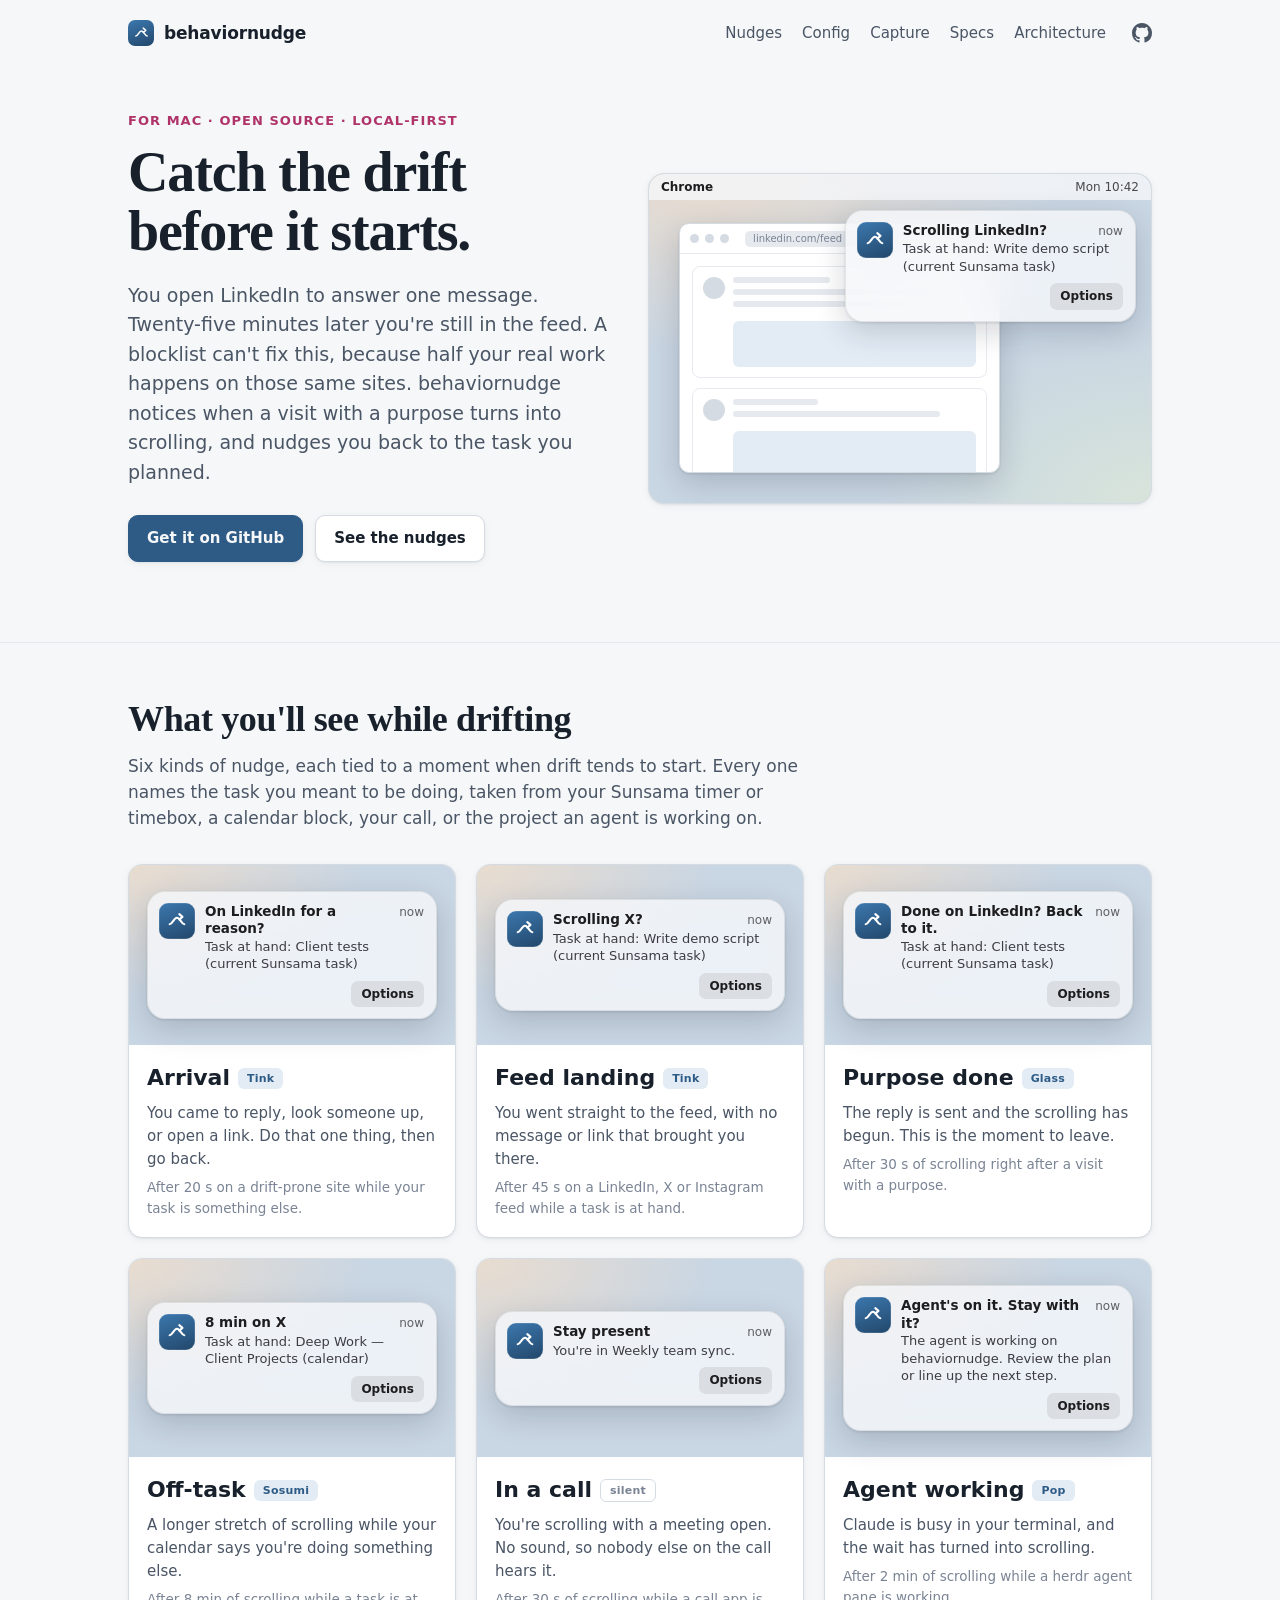
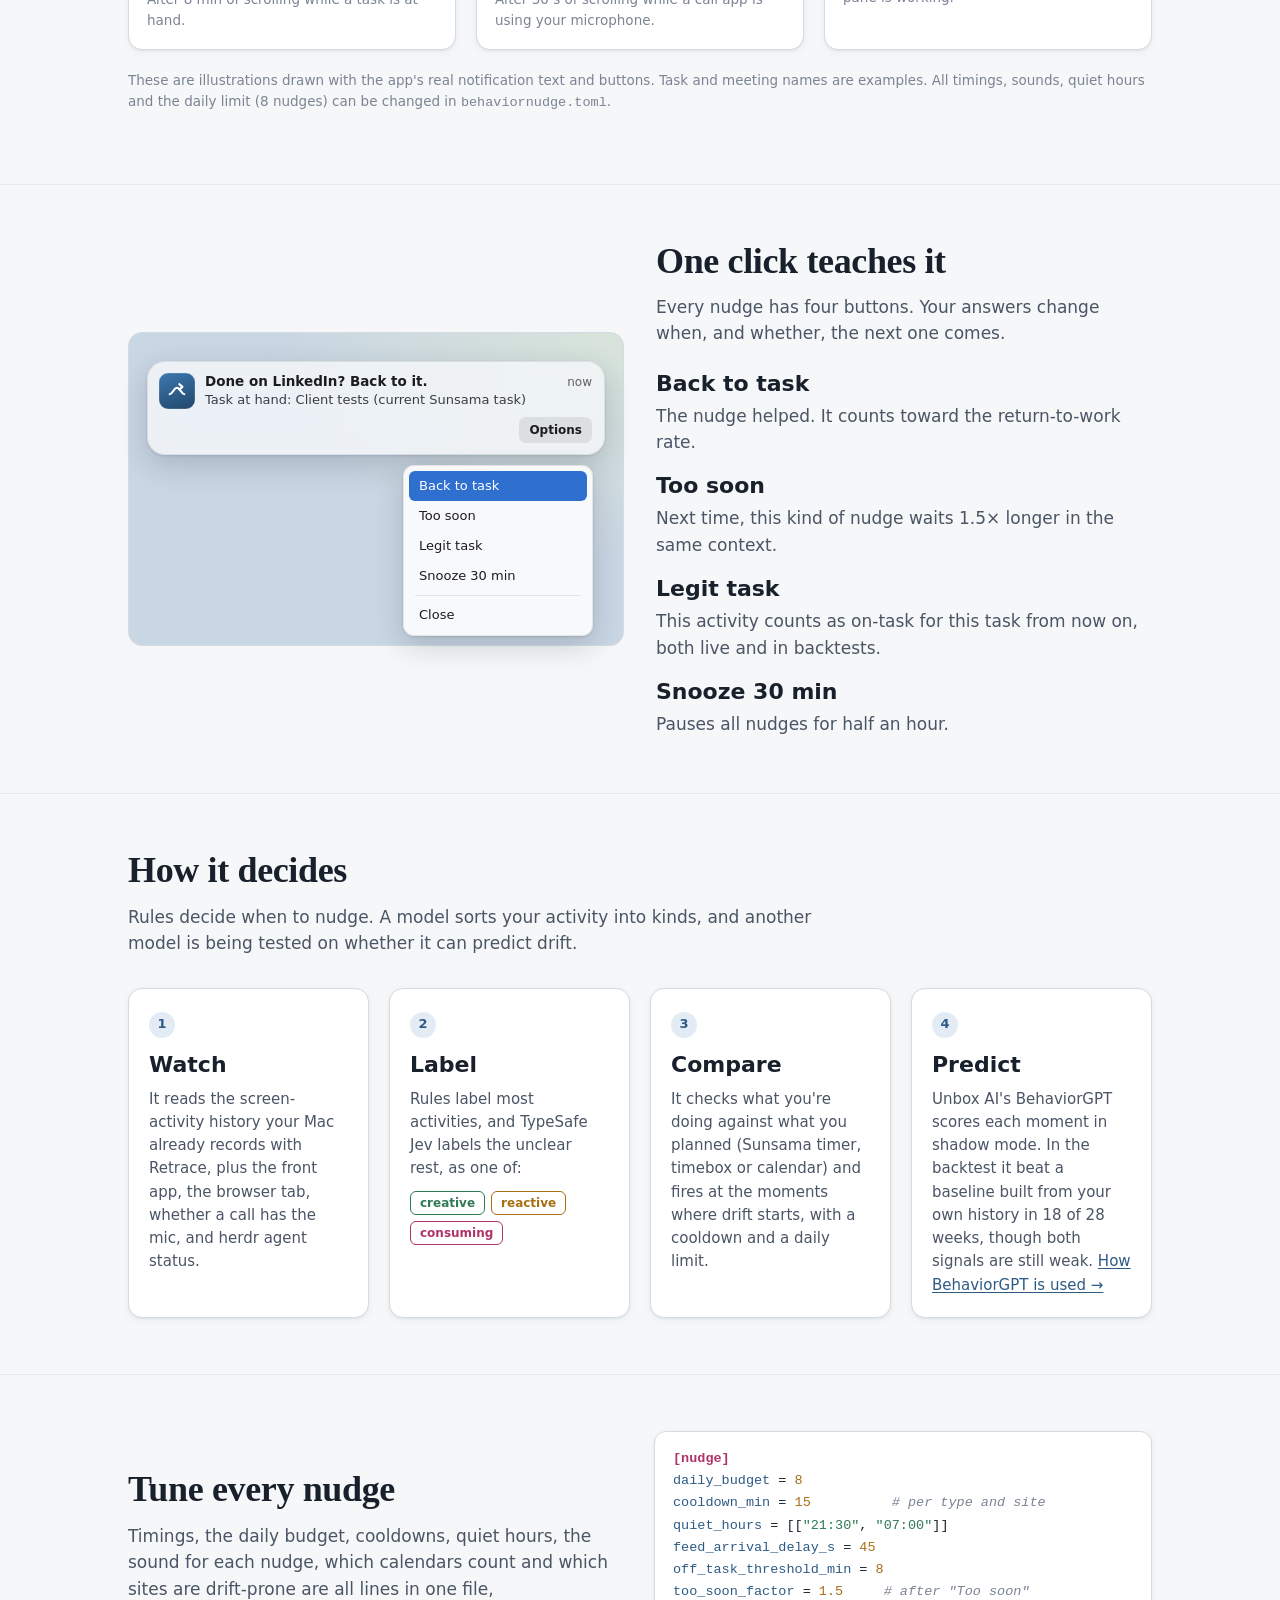
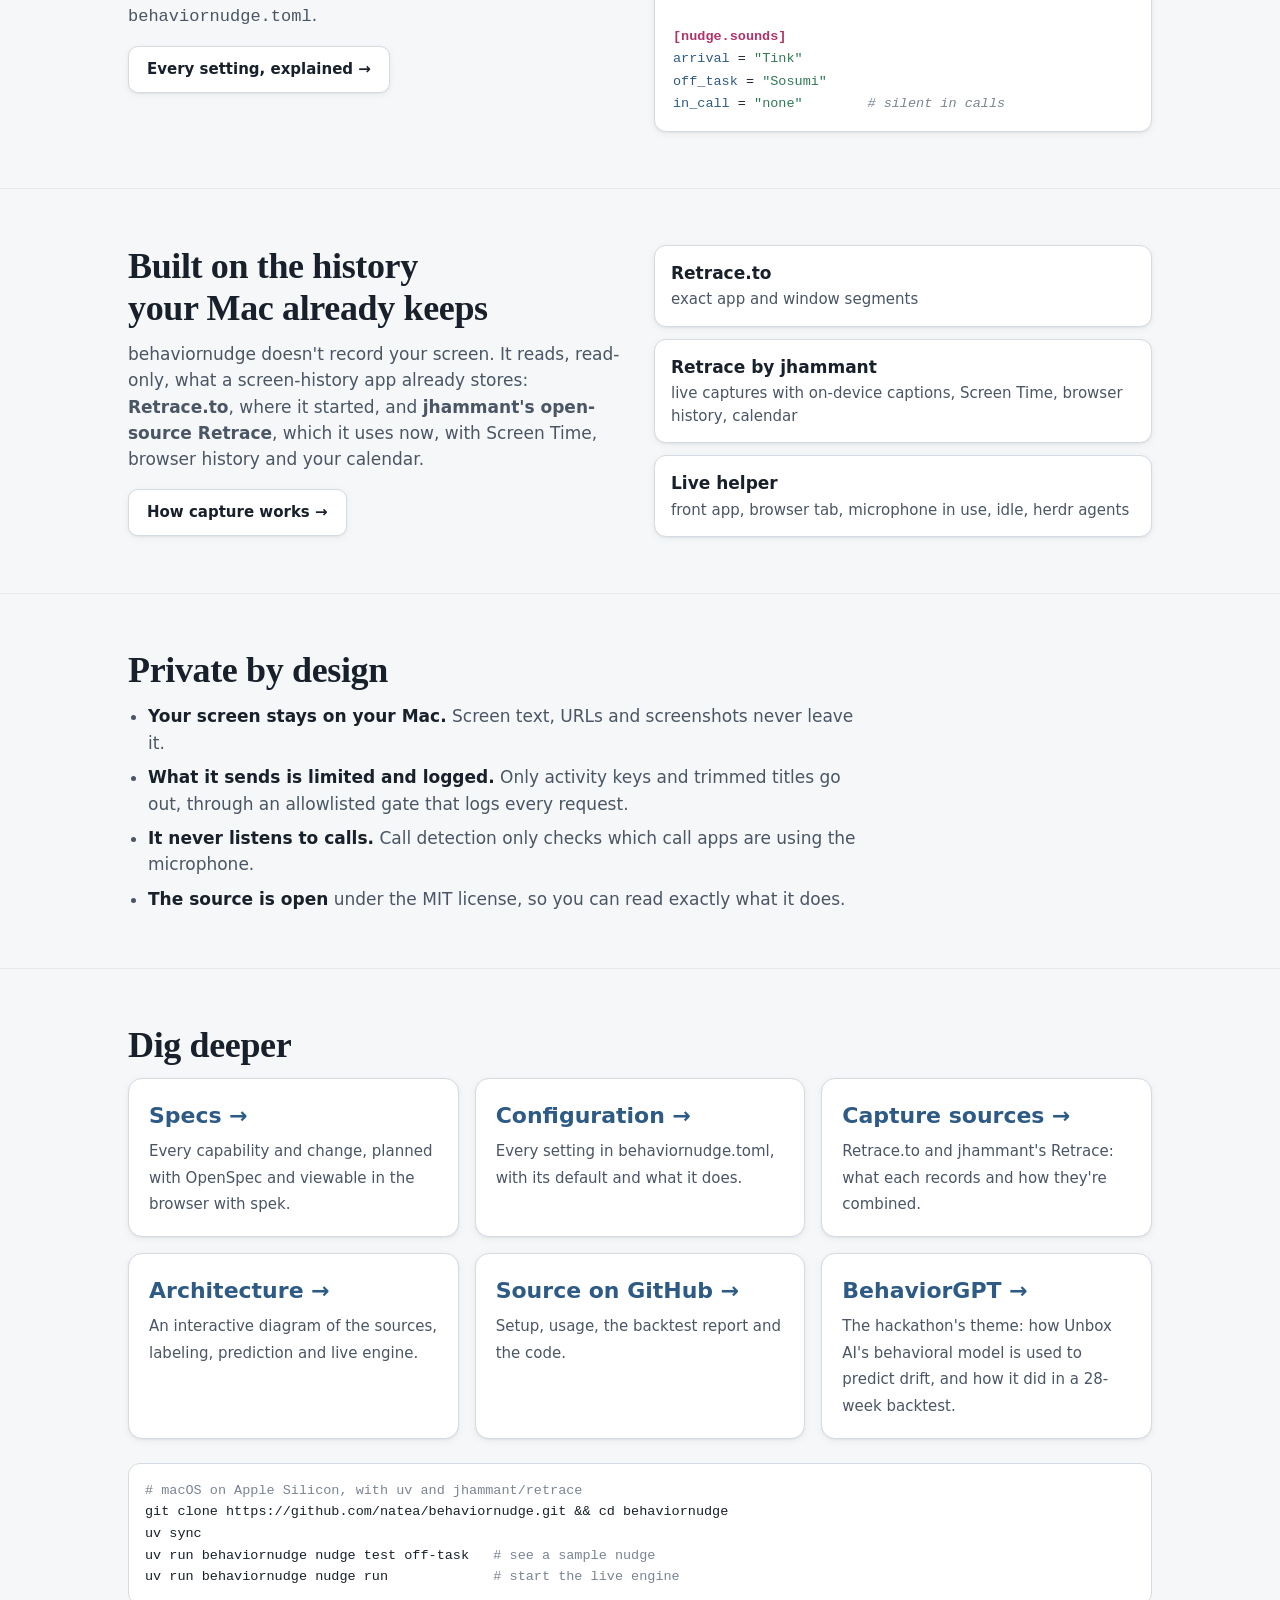
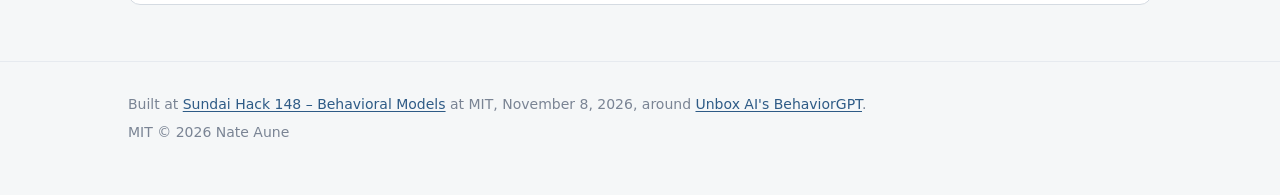
==== commit f0a5883e: "BehaviorGPT out of the top nav; framed as hackathon background - nav back to Config, Capture, Specs," ====
--- a/docs/index.html
+++ b/docs/index.html
@@ -182,9 +182,8 @@
     <a class="brand" href="./"><span class="logo"><svg width="17" height="17" aria-hidden="true"><use href="#mark"/></svg></span>behaviornudge</a>
     <ul>
       <li class="opt"><a href="#nudges">Nudges</a></li>
-      <li><a href="behaviorgpt.html">BehaviorGPT</a></li>
-      <li class="opt"><a href="configuration.html">Config</a></li>
-      <li class="opt"><a href="capture.html">Capture</a></li>
+      <li><a href="configuration.html">Config</a></li>
+      <li><a href="capture.html">Capture</a></li>
       <li class="opt"><a href="specs/#/specs">Specs</a></li>
       <li class="opt"><a href="architecture.html">Architecture</a></li>
       <li class="gh"><a href="https://github.com/natea/behaviornudge" aria-label="behaviornudge on GitHub" title="behaviornudge on GitHub"><svg viewBox="0 0 16 16" width="20" height="20" fill="currentColor" aria-hidden="true"><path d="M8 0c4.42 0 8 3.58 8 8a8.013 8.013 0 0 1-5.45 7.59c-.4.08-.55-.17-.55-.38 0-.27.01-1.13.01-2.2 0-.75-.25-1.23-.54-1.48 1.78-.2 3.65-.88 3.65-3.95 0-.88-.31-1.59-.82-2.15.08-.2.36-1.02-.08-2.12 0 0-.67-.22-2.2.82-.64-.18-1.32-.27-2-.27-.68 0-1.36.09-2 .27-1.53-1.03-2.2-.82-2.2-.82-.44 1.1-.16 1.92-.08 2.12-.51.56-.82 1.28-.82 2.15 0 3.06 1.86 3.75 3.64 3.95-.23.2-.44.55-.51 1.07-.46.21-1.61.55-2.33-.66-.15-.24-.6-.83-1.23-.82-.67.01-.27.38.01.53.34.19.73.9.82 1.13.16.45.68 1.31 2.69.94 0 .67.01 1.3.01 1.49 0 .21-.15.45-.55.37A7.995 7.995 0 0 1 0 8c0-4.42 3.58-8 8-8Z"/></svg></a></li>
@@ -359,11 +358,11 @@
     <h2>Dig deeper</h2>
     <div class="links">
       <a class="link" href="specs/#/specs"><strong>Specs →</strong><span>Every capability and change, planned with OpenSpec and viewable in the browser with spek.</span></a>
-      <a class="link" href="behaviorgpt.html"><strong>BehaviorGPT →</strong><span>How your workday becomes a catalog and events, and how the drift score did in a 28-week backtest.</span></a>
       <a class="link" href="configuration.html"><strong>Configuration →</strong><span>Every setting in behaviornudge.toml, with its default and what it does.</span></a>
       <a class="link" href="capture.html"><strong>Capture sources →</strong><span>Retrace.to and jhammant's Retrace: what each records and how they're combined.</span></a>
       <a class="link" href="architecture.html"><strong>Architecture →</strong><span>An interactive diagram of the sources, labeling, prediction and live engine.</span></a>
       <a class="link" href="https://github.com/natea/behaviornudge"><strong>Source on GitHub →</strong><span>Setup, usage, the backtest report and the code.</span></a>
+      <a class="link" href="behaviorgpt.html"><strong>BehaviorGPT →</strong><span>The hackathon's theme: how Unbox AI's behavioral model is used to predict drift, and how it did in a 28-week backtest.</span></a>
     </div>
 <pre><span class="c"># macOS on Apple Silicon, with uv and jhammant/retrace</span>
 git clone https://github.com/natea/behaviornudge.git && cd behaviornudge
